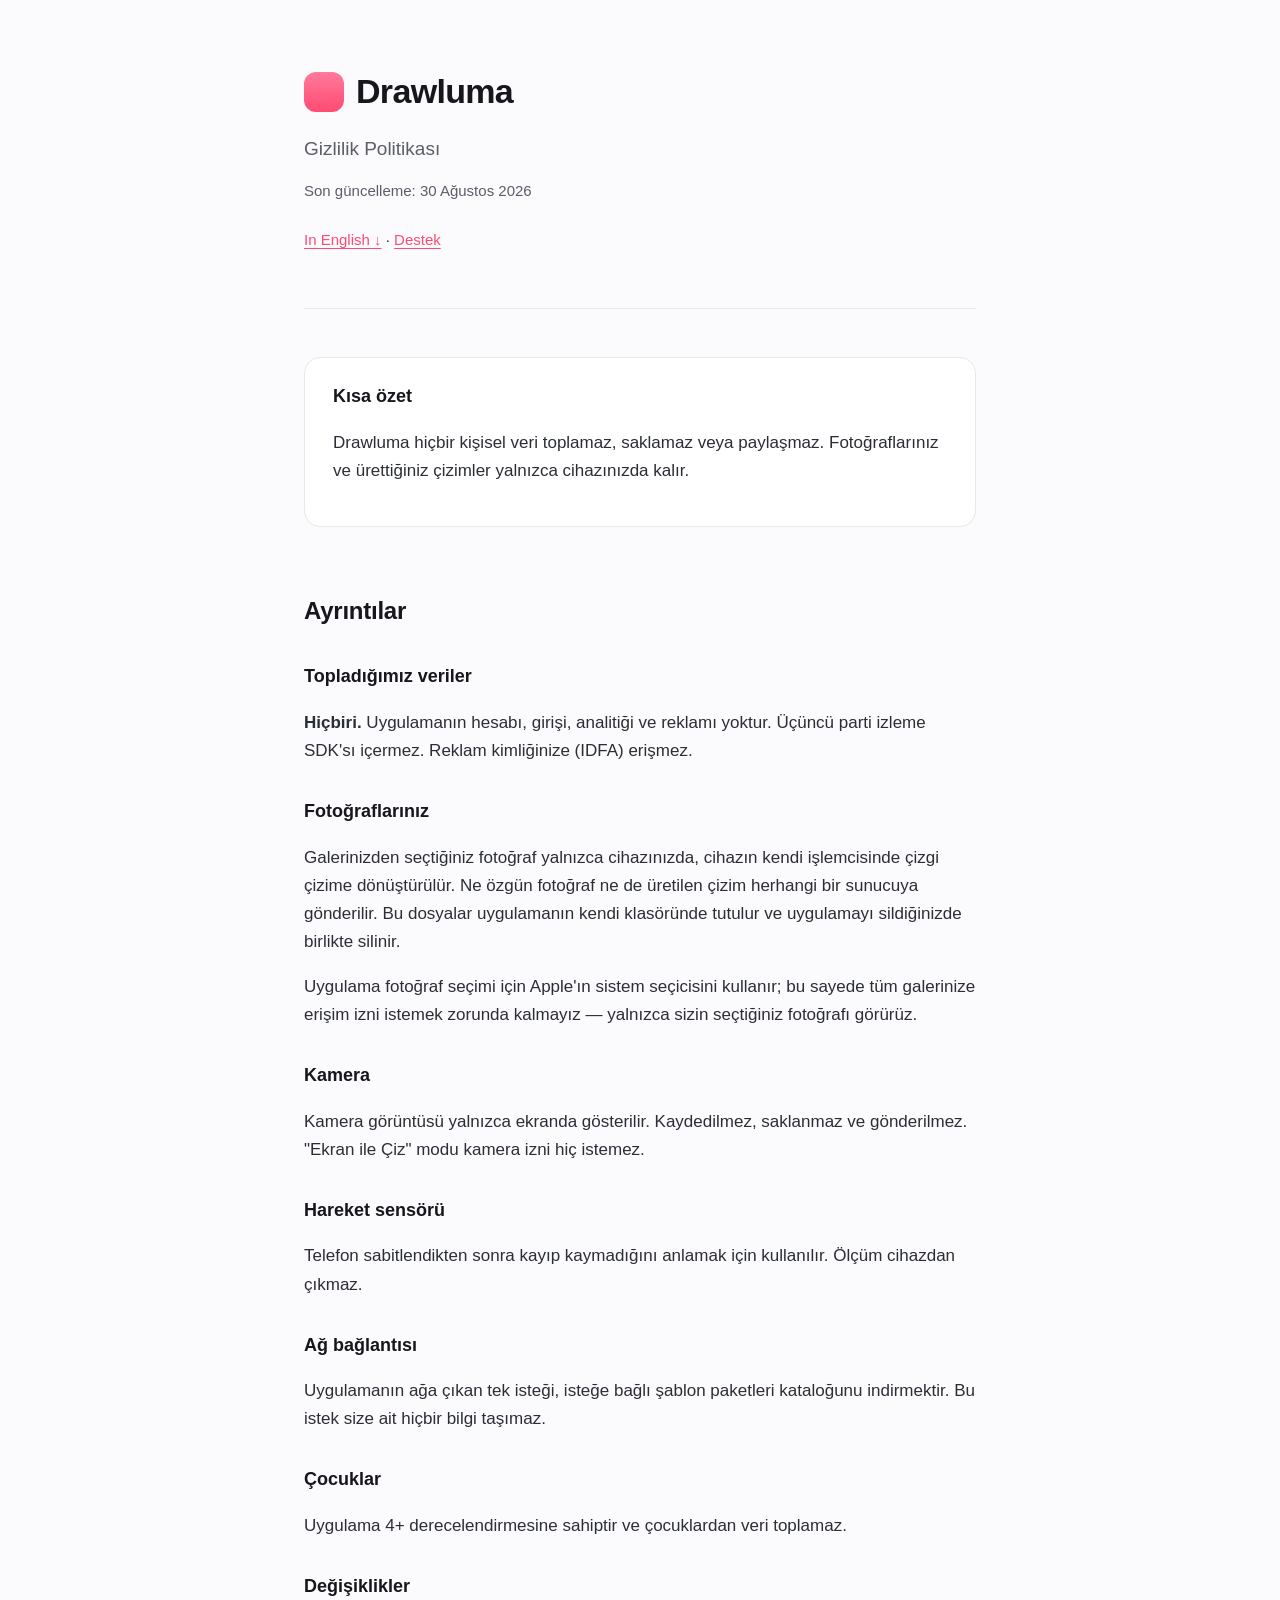
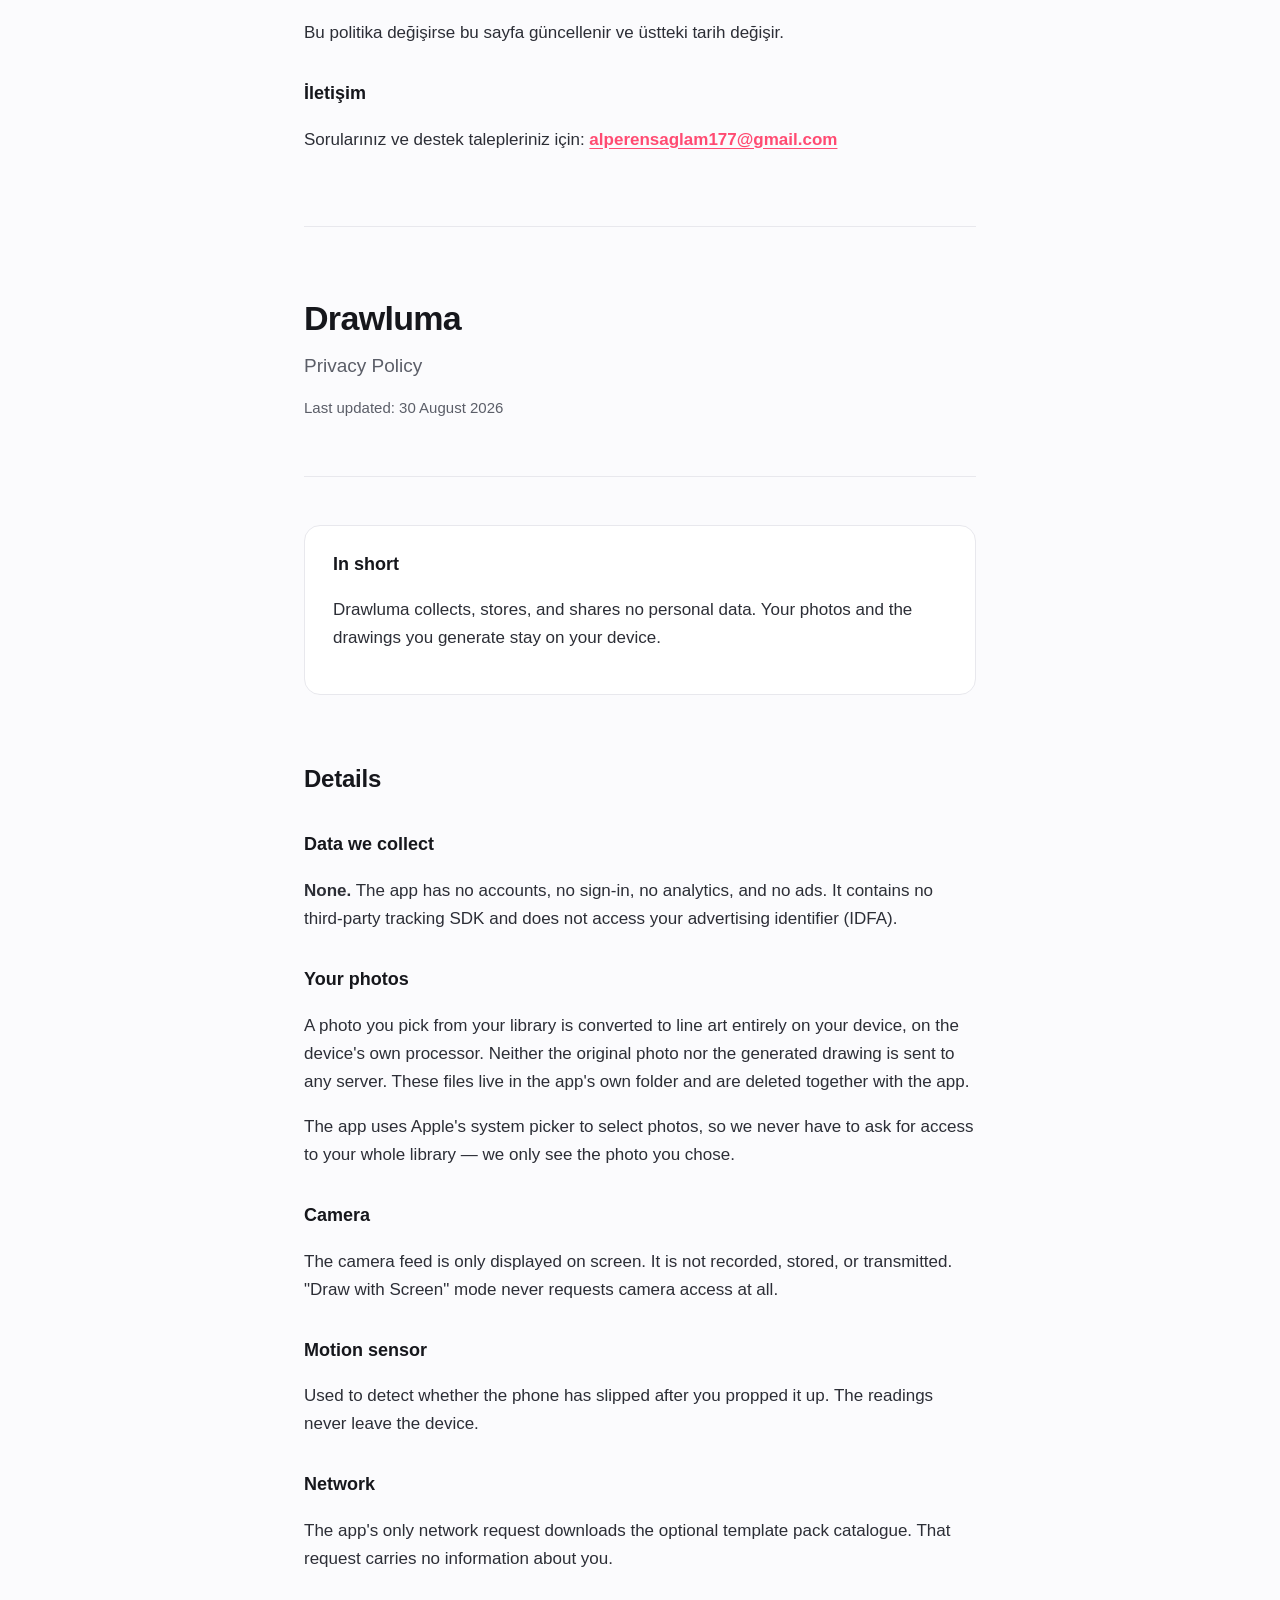
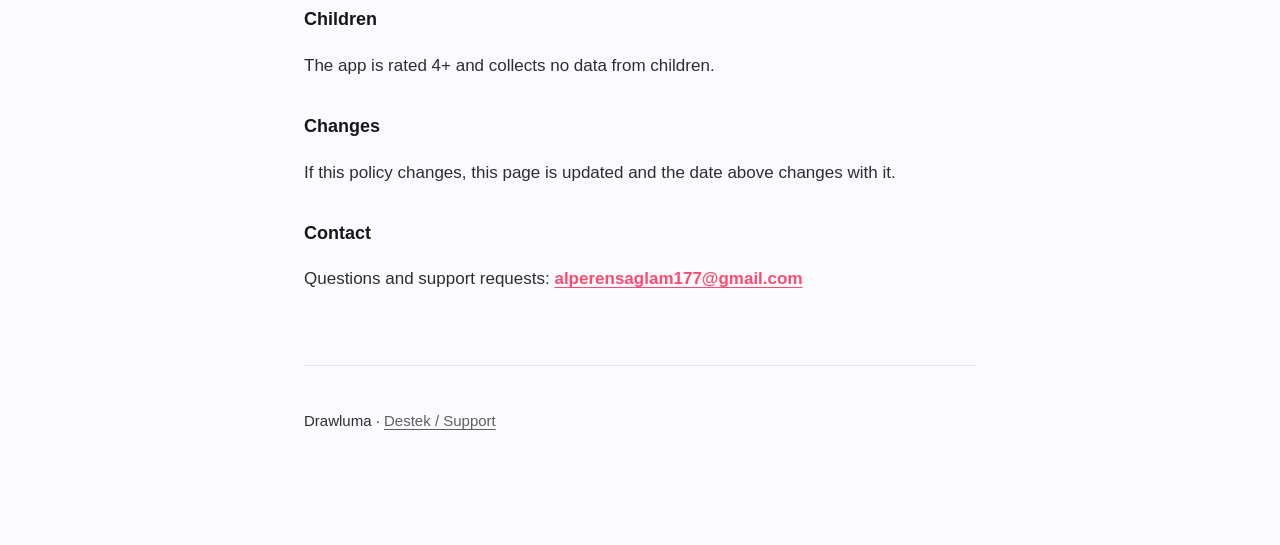
==== privacy.html @ 8c88a01b "Drawluma destek ve gizlilik sayfalari" ====
<!doctype html>
<html lang="tr">
<head>
<meta charset="utf-8">
<meta name="viewport" content="width=device-width, initial-scale=1">
<title>Drawluma — Gizlilik Politikası</title>
<meta name="description" content="Drawluma hiçbir kişisel veri toplamaz. Fotoğraflarınız ve çizimleriniz yalnızca cihazınızda kalır.">
<link rel="stylesheet" href="style.css">
</head>
<body>
<div class="wrap">

<header>
  <a class="mark" href="index.html"><span class="dot"></span><h1>Drawluma</h1></a>
  <p class="tagline">Gizlilik Politikası</p>
  <p class="meta">Son güncelleme: 30 Ağustos 2026</p>
  <p class="lang-switch"><a href="#english">In English ↓</a> · <a href="index.html">Destek</a></p>
</header>

<div class="card">
  <h3>Kısa özet</h3>
  <p>Drawluma hiçbir kişisel veri toplamaz, saklamaz veya paylaşmaz. Fotoğraflarınız ve
  ürettiğiniz çizimler yalnızca cihazınızda kalır.</p>
</div>

<h2>Ayrıntılar</h2>

<h3>Topladığımız veriler</h3>
<p><strong>Hiçbiri.</strong> Uygulamanın hesabı, girişi, analitiği ve reklamı yoktur.
Üçüncü parti izleme SDK'sı içermez. Reklam kimliğinize (IDFA) erişmez.</p>

<h3>Fotoğraflarınız</h3>
<p>Galerinizden seçtiğiniz fotoğraf yalnızca cihazınızda, cihazın kendi işlemcisinde
çizgi çizime dönüştürülür. Ne özgün fotoğraf ne de üretilen çizim herhangi bir sunucuya
gönderilir. Bu dosyalar uygulamanın kendi klasöründe tutulur ve uygulamayı sildiğinizde
birlikte silinir.</p>
<p>Uygulama fotoğraf seçimi için Apple'ın sistem seçicisini kullanır; bu sayede tüm
galerinize erişim izni istemek zorunda kalmayız — yalnızca sizin seçtiğiniz fotoğrafı
görürüz.</p>

<h3>Kamera</h3>
<p>Kamera görüntüsü yalnızca ekranda gösterilir. Kaydedilmez, saklanmaz ve gönderilmez.
"Ekran ile Çiz" modu kamera izni hiç istemez.</p>

<h3>Hareket sensörü</h3>
<p>Telefon sabitlendikten sonra kayıp kaymadığını anlamak için kullanılır. Ölçüm
cihazdan çıkmaz.</p>

<h3>Ağ bağlantısı</h3>
<p>Uygulamanın ağa çıkan tek isteği, isteğe bağlı şablon paketleri kataloğunu
indirmektir. Bu istek size ait hiçbir bilgi taşımaz.</p>

<h3>Çocuklar</h3>
<p>Uygulama 4+ derecelendirmesine sahiptir ve çocuklardan veri toplamaz.</p>

<h3>Değişiklikler</h3>
<p>Bu politika değişirse bu sayfa güncellenir ve üstteki tarih değişir.</p>

<h3>İletişim</h3>
<p>Sorularınız ve destek talepleriniz için:
<strong><a href="mailto:alperensaglam177@gmail.com">alperensaglam177@gmail.com</a></strong></p>

<hr class="section">

<header id="english" style="border-bottom:1px solid var(--line)">
  <h1>Drawluma</h1>
  <p class="tagline">Privacy Policy</p>
  <p class="meta">Last updated: 30 August 2026</p>
</header>

<div class="card">
  <h3>In short</h3>
  <p>Drawluma collects, stores, and shares no personal data. Your photos and the
  drawings you generate stay on your device.</p>
</div>

<h2>Details</h2>

<h3>Data we collect</h3>
<p><strong>None.</strong> The app has no accounts, no sign-in, no analytics, and no ads.
It contains no third-party tracking SDK and does not access your advertising
identifier (IDFA).</p>

<h3>Your photos</h3>
<p>A photo you pick from your library is converted to line art entirely on your device,
on the device's own processor. Neither the original photo nor the generated drawing is
sent to any server. These files live in the app's own folder and are deleted together
with the app.</p>
<p>The app uses Apple's system picker to select photos, so we never have to ask for
access to your whole library — we only see the photo you chose.</p>

<h3>Camera</h3>
<p>The camera feed is only displayed on screen. It is not recorded, stored, or
transmitted. "Draw with Screen" mode never requests camera access at all.</p>

<h3>Motion sensor</h3>
<p>Used to detect whether the phone has slipped after you propped it up. The readings
never leave the device.</p>

<h3>Network</h3>
<p>The app's only network request downloads the optional template pack catalogue. That
request carries no information about you.</p>

<h3>Children</h3>
<p>The app is rated 4+ and collects no data from children.</p>

<h3>Changes</h3>
<p>If this policy changes, this page is updated and the date above changes with it.</p>

<h3>Contact</h3>
<p>Questions and support requests:
<strong><a href="mailto:alperensaglam177@gmail.com">alperensaglam177@gmail.com</a></strong></p>

<footer>
  <p>Drawluma · <a href="index.html">Destek / Support</a></p>
</footer>

</div>
</body>
</html>
---- style.css ----
/* Drawluma — destek ve gizlilik sayfalari.
   Uygulamanin tasarim dilini takip eder: acik tema, mercan vurgu (#FF4B72),
   SF Pro / sistem yazi tipi. Ucuncu parti font ya da script yok. */
:root {
  --accent: #FF4B72;
  --ink: #16171C;
  --ink-soft: #5B5E68;
  --line: #E8E8ED;
  --bg: #FBFBFD;
  --card: #FFFFFF;
}
* { box-sizing: border-box; }
html { -webkit-text-size-adjust: 100%; }
body {
  margin: 0;
  background: var(--bg);
  color: var(--ink);
  font: 17px/1.65 -apple-system, BlinkMacSystemFont, "SF Pro Text", "Segoe UI",
        Roboto, "Helvetica Neue", Arial, sans-serif;
  -webkit-font-smoothing: antialiased;
}
.wrap { max-width: 720px; margin: 0 auto; padding: 0 24px 96px; }
header { padding: 72px 0 40px; border-bottom: 1px solid var(--line); margin-bottom: 48px; }
.mark {
  display: inline-flex; align-items: center; gap: 12px;
  text-decoration: none; color: inherit;
}
.mark .dot {
  width: 40px; height: 40px; border-radius: 12px;
  background: linear-gradient(180deg, #FF7A9C, #FF4B72);
  flex: none;
}
h1 { font-size: 34px; line-height: 1.15; letter-spacing: -0.02em; margin: 0; font-weight: 700; }
.tagline { color: var(--ink-soft); margin: 12px 0 0; font-size: 19px; }
h2 {
  font-size: 24px; letter-spacing: -0.01em; font-weight: 700;
  margin: 56px 0 16px; padding-top: 8px;
}
h3 { font-size: 18px; font-weight: 600; margin: 32px 0 8px; }
p, li { color: #2C2E36; }
a { color: var(--accent); text-underline-offset: 3px; }
ul { padding-left: 22px; }
li { margin: 6px 0; }
.card {
  background: var(--card); border: 1px solid var(--line); border-radius: 16px;
  padding: 24px 28px; margin: 24px 0;
}
.card h3:first-child { margin-top: 0; }
.lede { font-size: 19px; }
.meta { color: var(--ink-soft); font-size: 15px; }
.lang-switch { margin-top: 24px; font-size: 15px; }
hr.section { border: 0; border-top: 1px solid var(--line); margin: 72px 0 0; }
footer {
  margin-top: 72px; padding-top: 28px; border-top: 1px solid var(--line);
  color: var(--ink-soft); font-size: 15px;
}
footer a { color: var(--ink-soft); }
@media (max-width: 520px) {
  header { padding-top: 48px; }
  h1 { font-size: 28px; }
  .wrap { padding: 0 20px 64px; }
}
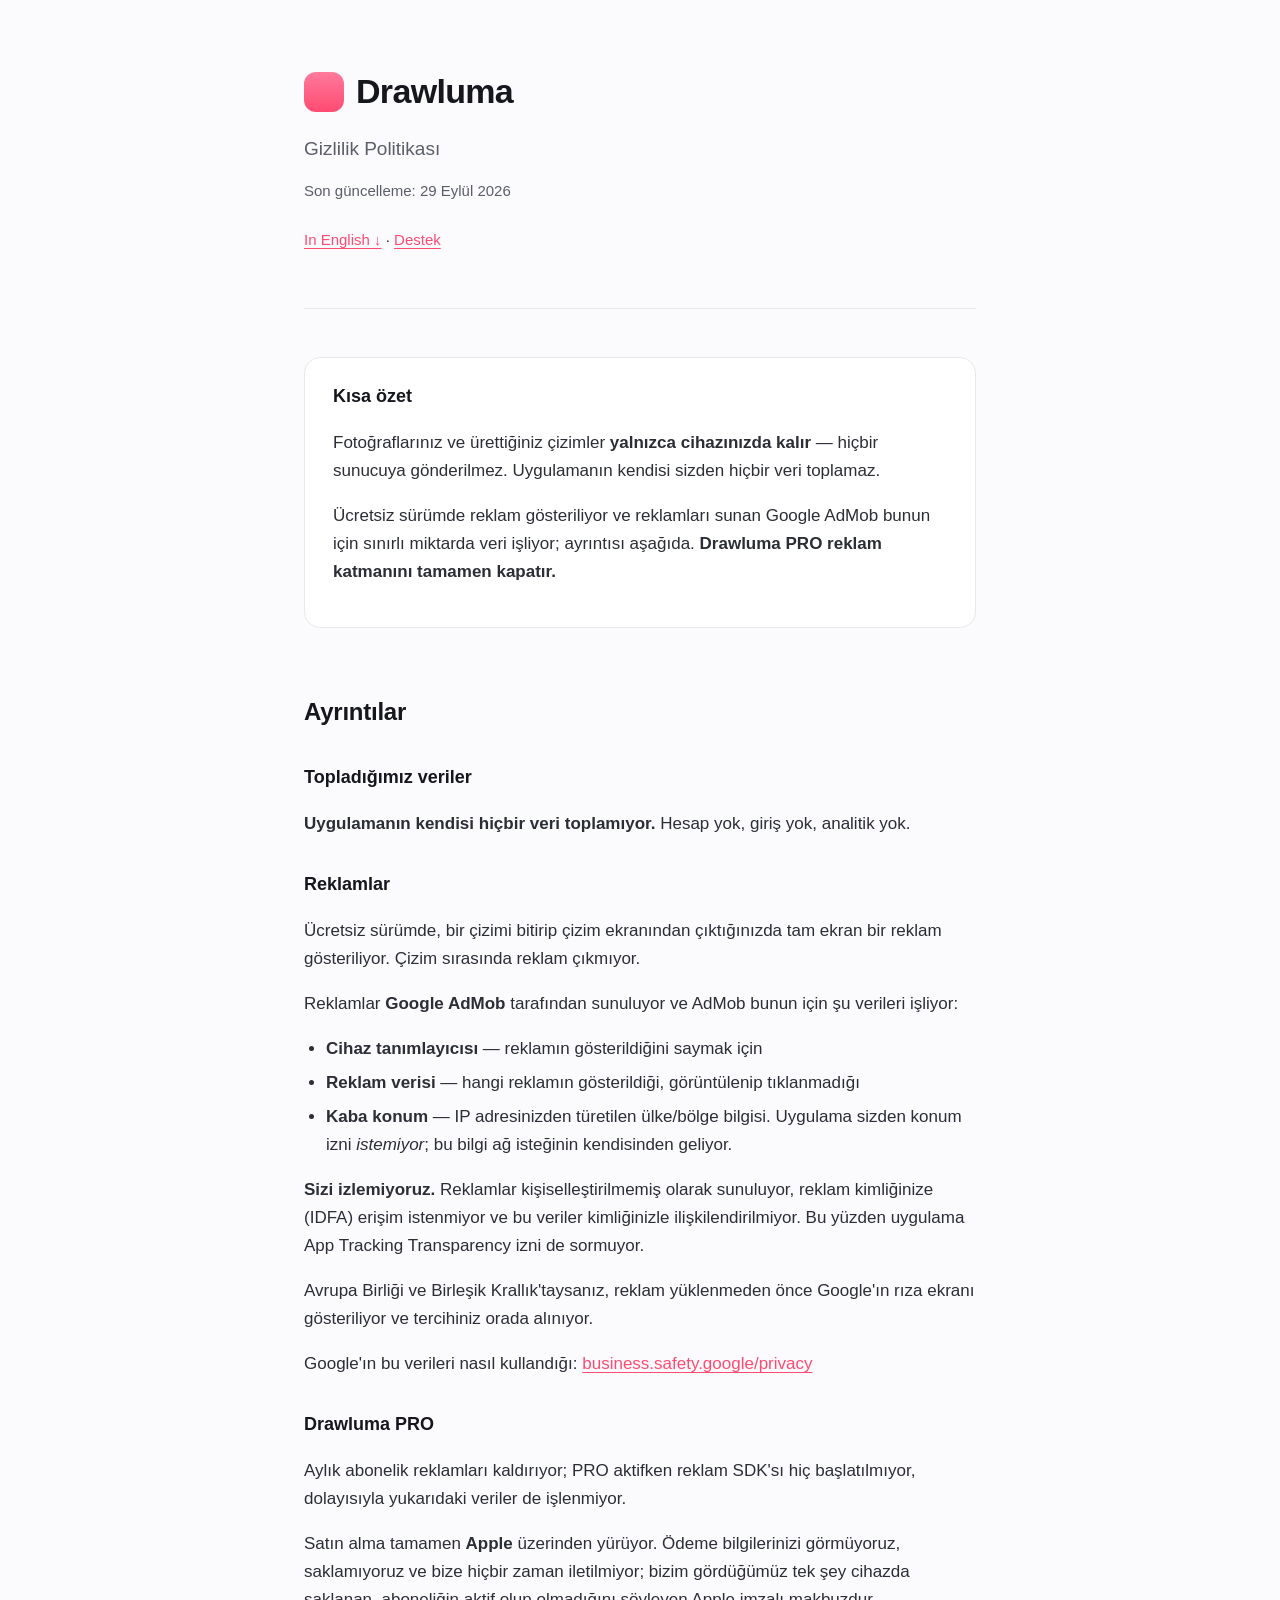
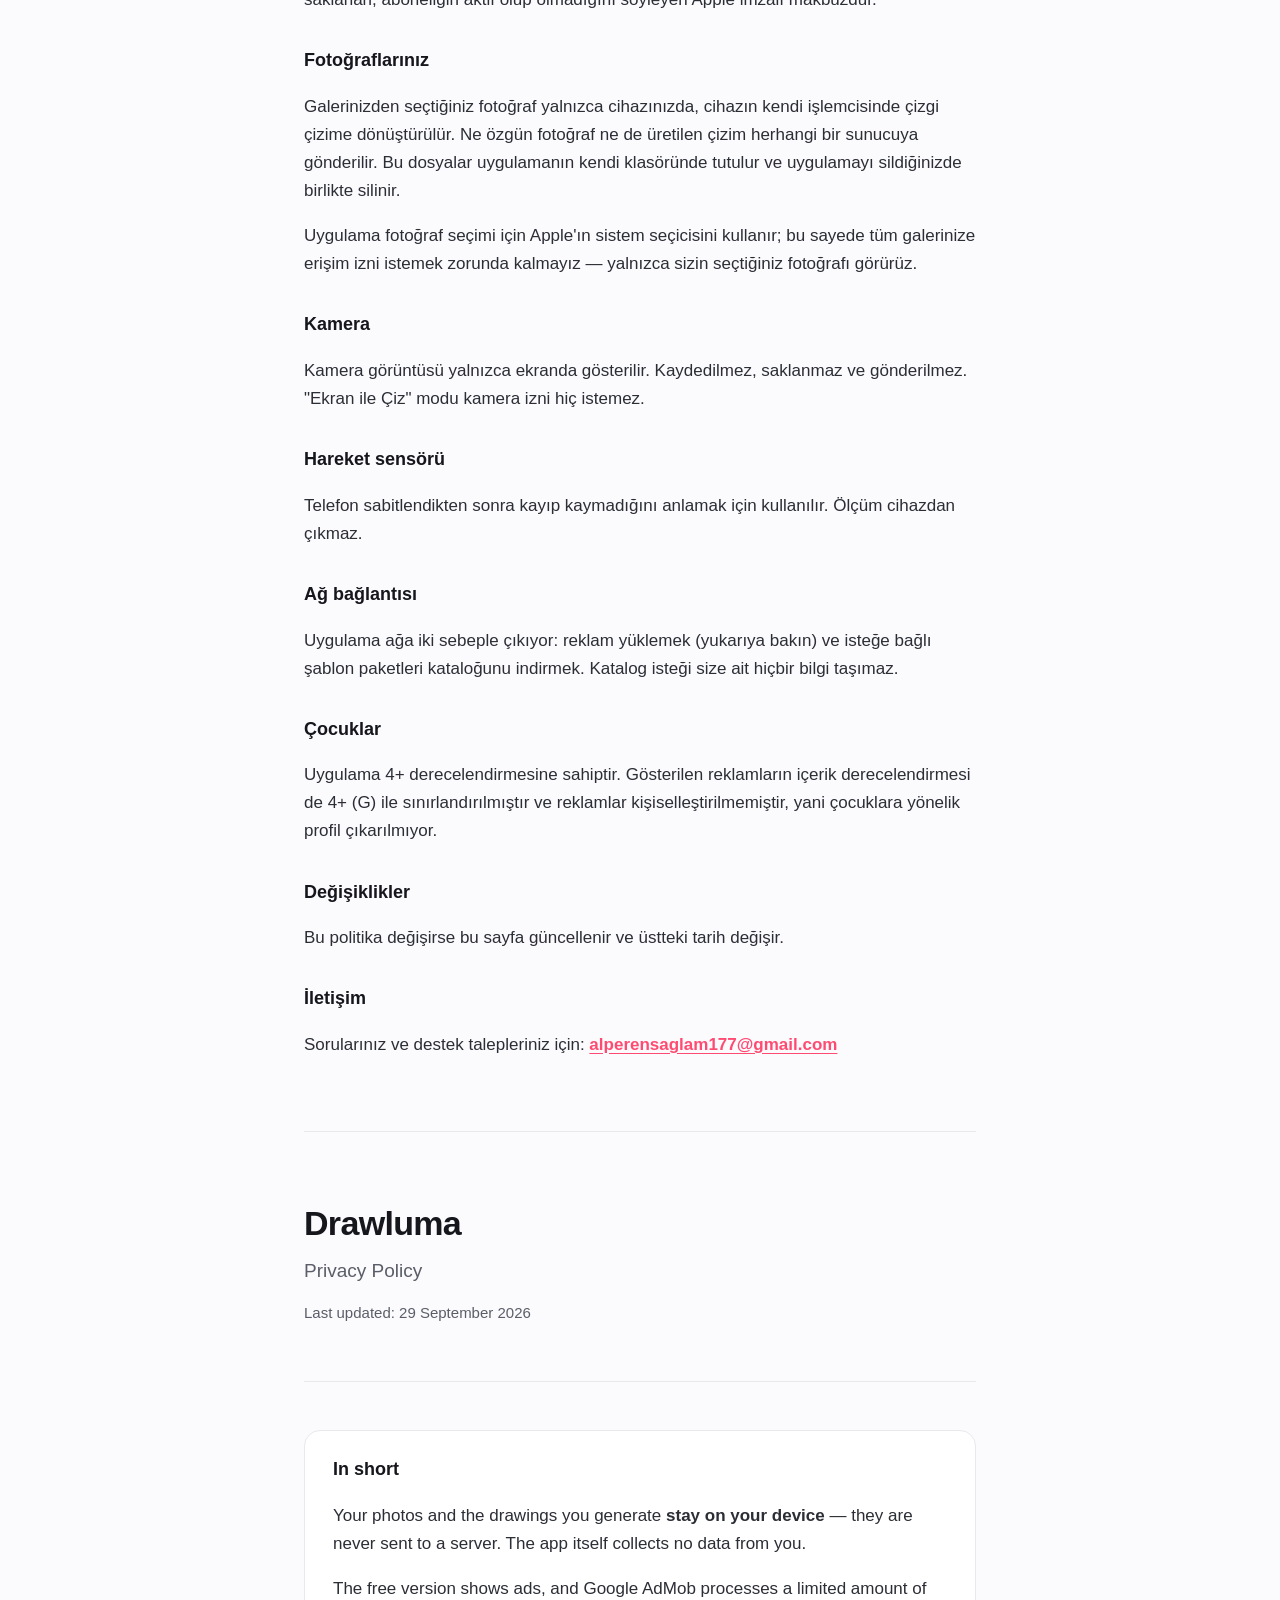
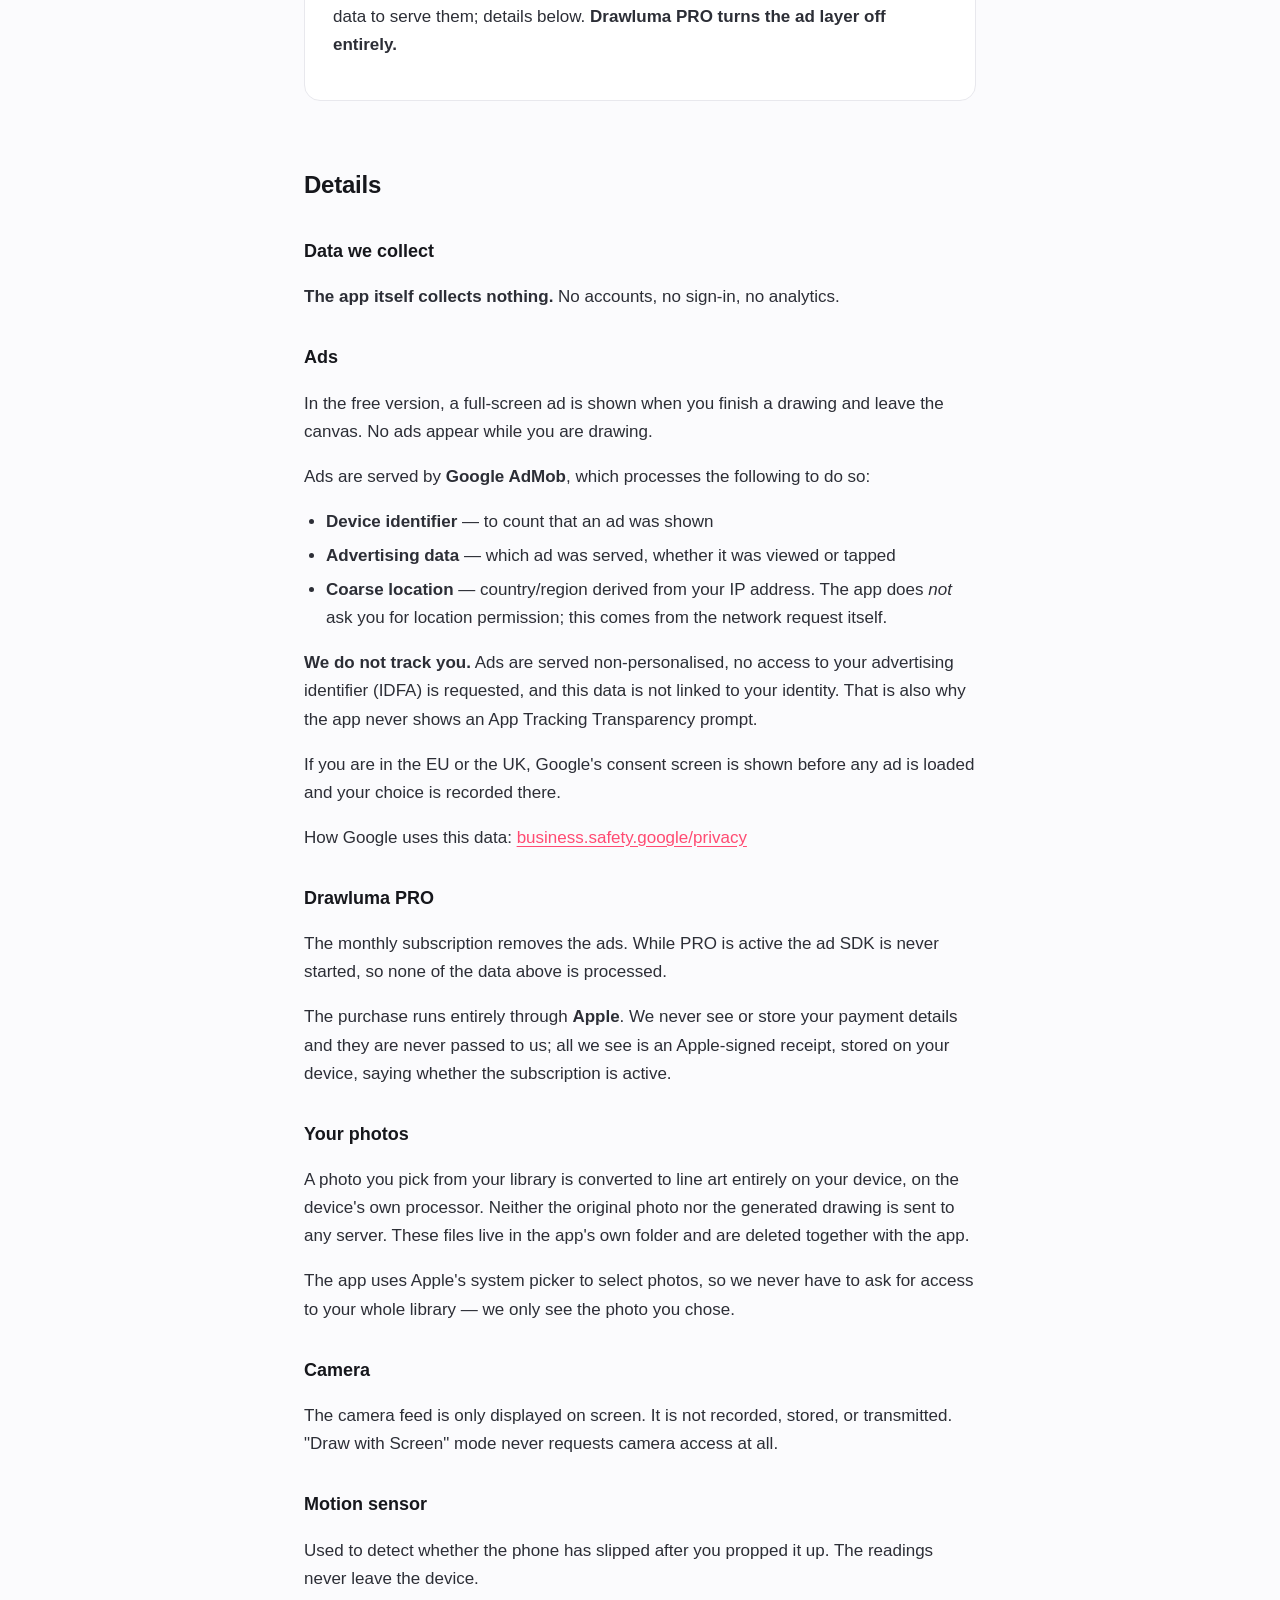
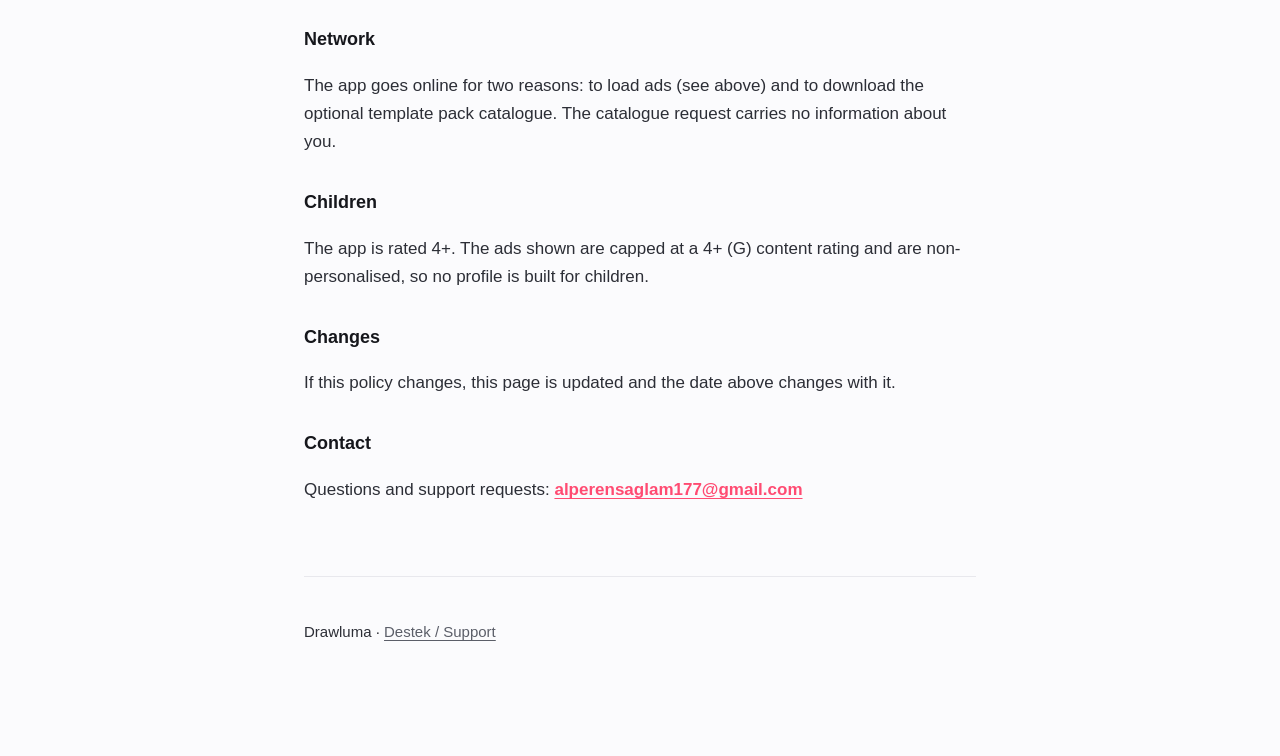
==== commit eff09707: "Gizlilik politikasi: reklam ve PRO bolumleri 1.3.0 ile reklam katmani geri geldi (AdMob gecisli, yal" ====
--- a/privacy.html
+++ b/privacy.html
@@ -4,7 +4,7 @@
 <meta charset="utf-8">
 <meta name="viewport" content="width=device-width, initial-scale=1">
 <title>Drawluma — Gizlilik Politikası</title>
-<meta name="description" content="Drawluma hiçbir kişisel veri toplamaz. Fotoğraflarınız ve çizimleriniz yalnızca cihazınızda kalır.">
+<meta name="description" content="Drawluma fotoğraflarınızı ve çizimlerinizi cihazınızda tutar. Reklamlar için Google AdMob sınırlı veri işler; PRO reklamları kaldırır.">
 <link rel="stylesheet" href="style.css">
 </head>
 <body>
@@ -13,21 +13,52 @@
 <header>
   <a class="mark" href="index.html"><span class="dot"></span><h1>Drawluma</h1></a>
   <p class="tagline">Gizlilik Politikası</p>
-  <p class="meta">Son güncelleme: 30 Ağustos 2026</p>
+  <p class="meta">Son güncelleme: 29 Eylül 2026</p>
   <p class="lang-switch"><a href="#english">In English ↓</a> · <a href="index.html">Destek</a></p>
 </header>
 
 <div class="card">
   <h3>Kısa özet</h3>
-  <p>Drawluma hiçbir kişisel veri toplamaz, saklamaz veya paylaşmaz. Fotoğraflarınız ve
-  ürettiğiniz çizimler yalnızca cihazınızda kalır.</p>
+  <p>Fotoğraflarınız ve ürettiğiniz çizimler <strong>yalnızca cihazınızda kalır</strong> —
+  hiçbir sunucuya gönderilmez. Uygulamanın kendisi sizden hiçbir veri toplamaz.</p>
+  <p>Ücretsiz sürümde reklam gösteriliyor ve reklamları sunan Google AdMob bunun için
+  sınırlı miktarda veri işliyor; ayrıntısı aşağıda. <strong>Drawluma PRO reklam
+  katmanını tamamen kapatır.</strong></p>
 </div>
 
 <h2>Ayrıntılar</h2>
 
 <h3>Topladığımız veriler</h3>
-<p><strong>Hiçbiri.</strong> Uygulamanın hesabı, girişi, analitiği ve reklamı yoktur.
-Üçüncü parti izleme SDK'sı içermez. Reklam kimliğinize (IDFA) erişmez.</p>
+<p><strong>Uygulamanın kendisi hiçbir veri toplamıyor.</strong> Hesap yok, giriş yok,
+analitik yok.</p>
+
+<h3>Reklamlar</h3>
+<p>Ücretsiz sürümde, bir çizimi bitirip çizim ekranından çıktığınızda tam ekran bir
+reklam gösteriliyor. Çizim sırasında reklam çıkmıyor.</p>
+<p>Reklamlar <strong>Google AdMob</strong> tarafından sunuluyor ve AdMob bunun için şu
+verileri işliyor:</p>
+<ul>
+  <li><strong>Cihaz tanımlayıcısı</strong> — reklamın gösterildiğini saymak için</li>
+  <li><strong>Reklam verisi</strong> — hangi reklamın gösterildiği, görüntülenip
+      tıklanmadığı</li>
+  <li><strong>Kaba konum</strong> — IP adresinizden türetilen ülke/bölge bilgisi.
+      Uygulama sizden konum izni <em>istemiyor</em>; bu bilgi ağ isteğinin kendisinden
+      geliyor.</li>
+</ul>
+<p><strong>Sizi izlemiyoruz.</strong> Reklamlar kişiselleştirilmemiş olarak sunuluyor,
+reklam kimliğinize (IDFA) erişim istenmiyor ve bu veriler kimliğinizle
+ilişkilendirilmiyor. Bu yüzden uygulama App Tracking Transparency izni de sormuyor.</p>
+<p>Avrupa Birliği ve Birleşik Krallık'taysanız, reklam yüklenmeden önce Google'ın rıza
+ekranı gösteriliyor ve tercihiniz orada alınıyor.</p>
+<p>Google'ın bu verileri nasıl kullandığı:
+<a href="https://business.safety.google/privacy/">business.safety.google/privacy</a></p>
+
+<h3>Drawluma PRO</h3>
+<p>Aylık abonelik reklamları kaldırıyor; PRO aktifken reklam SDK'sı hiç başlatılmıyor,
+dolayısıyla yukarıdaki veriler de işlenmiyor.</p>
+<p>Satın alma tamamen <strong>Apple</strong> üzerinden yürüyor. Ödeme bilgilerinizi
+görmüyoruz, saklamıyoruz ve bize hiçbir zaman iletilmiyor; bizim gördüğümüz tek şey
+cihazda saklanan, aboneliğin aktif olup olmadığını söyleyen Apple imzalı makbuzdur.</p>
 
 <h3>Fotoğraflarınız</h3>
 <p>Galerinizden seçtiğiniz fotoğraf yalnızca cihazınızda, cihazın kendi işlemcisinde
@@ -47,11 +78,13 @@
 cihazdan çıkmaz.</p>
 
 <h3>Ağ bağlantısı</h3>
-<p>Uygulamanın ağa çıkan tek isteği, isteğe bağlı şablon paketleri kataloğunu
-indirmektir. Bu istek size ait hiçbir bilgi taşımaz.</p>
+<p>Uygulama ağa iki sebeple çıkıyor: reklam yüklemek (yukarıya bakın) ve isteğe bağlı
+şablon paketleri kataloğunu indirmek. Katalog isteği size ait hiçbir bilgi taşımaz.</p>
 
 <h3>Çocuklar</h3>
-<p>Uygulama 4+ derecelendirmesine sahiptir ve çocuklardan veri toplamaz.</p>
+<p>Uygulama 4+ derecelendirmesine sahiptir. Gösterilen reklamların içerik
+derecelendirmesi de 4+ (G) ile sınırlandırılmıştır ve reklamlar kişiselleştirilmemiştir,
+yani çocuklara yönelik profil çıkarılmıyor.</p>
 
 <h3>Değişiklikler</h3>
 <p>Bu politika değişirse bu sayfa güncellenir ve üstteki tarih değişir.</p>
@@ -65,21 +98,51 @@
 <header id="english" style="border-bottom:1px solid var(--line)">
   <h1>Drawluma</h1>
   <p class="tagline">Privacy Policy</p>
-  <p class="meta">Last updated: 30 August 2026</p>
+  <p class="meta">Last updated: 29 September 2026</p>
 </header>
 
 <div class="card">
   <h3>In short</h3>
-  <p>Drawluma collects, stores, and shares no personal data. Your photos and the
-  drawings you generate stay on your device.</p>
+  <p>Your photos and the drawings you generate <strong>stay on your device</strong> —
+  they are never sent to a server. The app itself collects no data from you.</p>
+  <p>The free version shows ads, and Google AdMob processes a limited amount of data to
+  serve them; details below. <strong>Drawluma PRO turns the ad layer off
+  entirely.</strong></p>
 </div>
 
 <h2>Details</h2>
 
 <h3>Data we collect</h3>
-<p><strong>None.</strong> The app has no accounts, no sign-in, no analytics, and no ads.
-It contains no third-party tracking SDK and does not access your advertising
-identifier (IDFA).</p>
+<p><strong>The app itself collects nothing.</strong> No accounts, no sign-in, no
+analytics.</p>
+
+<h3>Ads</h3>
+<p>In the free version, a full-screen ad is shown when you finish a drawing and leave
+the canvas. No ads appear while you are drawing.</p>
+<p>Ads are served by <strong>Google AdMob</strong>, which processes the following to do
+so:</p>
+<ul>
+  <li><strong>Device identifier</strong> — to count that an ad was shown</li>
+  <li><strong>Advertising data</strong> — which ad was served, whether it was viewed
+      or tapped</li>
+  <li><strong>Coarse location</strong> — country/region derived from your IP address.
+      The app does <em>not</em> ask you for location permission; this comes from the
+      network request itself.</li>
+</ul>
+<p><strong>We do not track you.</strong> Ads are served non-personalised, no access to
+your advertising identifier (IDFA) is requested, and this data is not linked to your
+identity. That is also why the app never shows an App Tracking Transparency prompt.</p>
+<p>If you are in the EU or the UK, Google's consent screen is shown before any ad is
+loaded and your choice is recorded there.</p>
+<p>How Google uses this data:
+<a href="https://business.safety.google/privacy/">business.safety.google/privacy</a></p>
+
+<h3>Drawluma PRO</h3>
+<p>The monthly subscription removes the ads. While PRO is active the ad SDK is never
+started, so none of the data above is processed.</p>
+<p>The purchase runs entirely through <strong>Apple</strong>. We never see or store your
+payment details and they are never passed to us; all we see is an Apple-signed receipt,
+stored on your device, saying whether the subscription is active.</p>
 
 <h3>Your photos</h3>
 <p>A photo you pick from your library is converted to line art entirely on your device,
@@ -98,11 +161,13 @@
 never leave the device.</p>
 
 <h3>Network</h3>
-<p>The app's only network request downloads the optional template pack catalogue. That
-request carries no information about you.</p>
+<p>The app goes online for two reasons: to load ads (see above) and to download the
+optional template pack catalogue. The catalogue request carries no information about
+you.</p>
 
 <h3>Children</h3>
-<p>The app is rated 4+ and collects no data from children.</p>
+<p>The app is rated 4+. The ads shown are capped at a 4+ (G) content rating and are
+non-personalised, so no profile is built for children.</p>
 
 <h3>Changes</h3>
 <p>If this policy changes, this page is updated and the date above changes with it.</p>
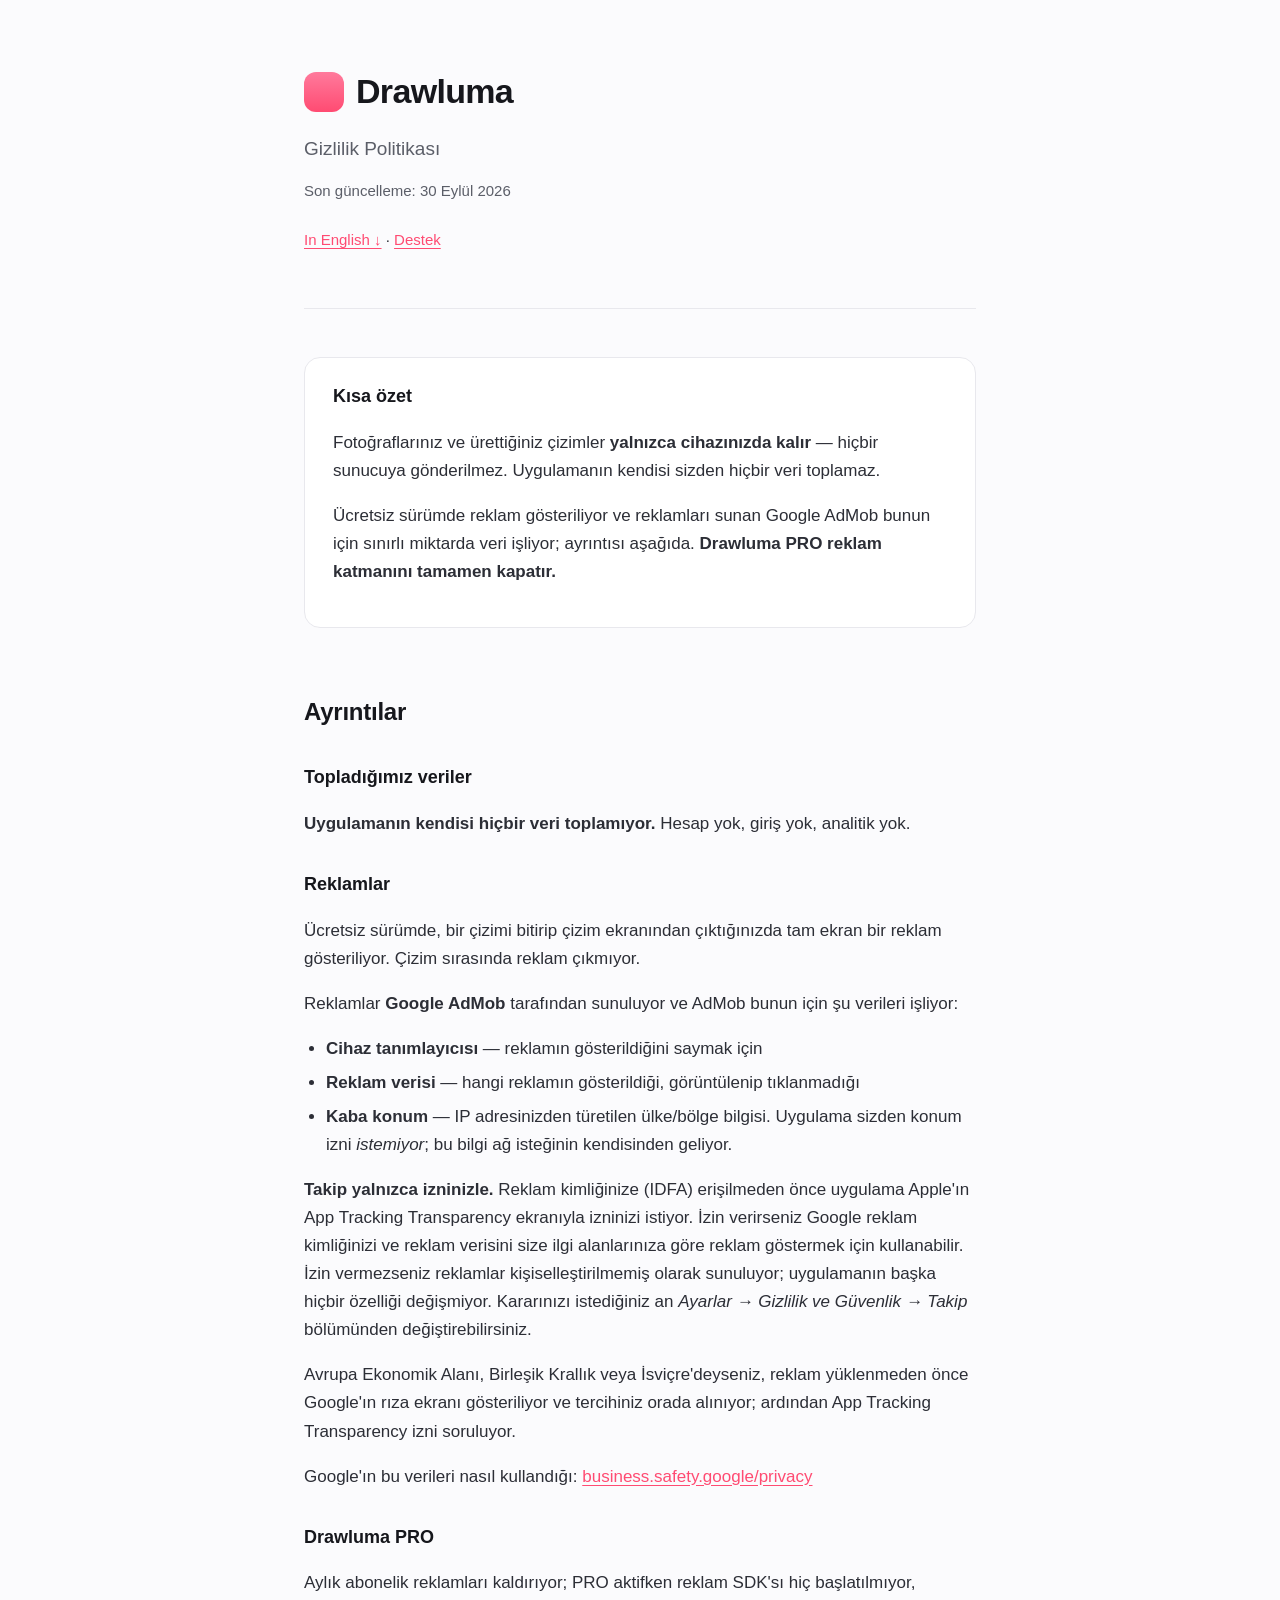
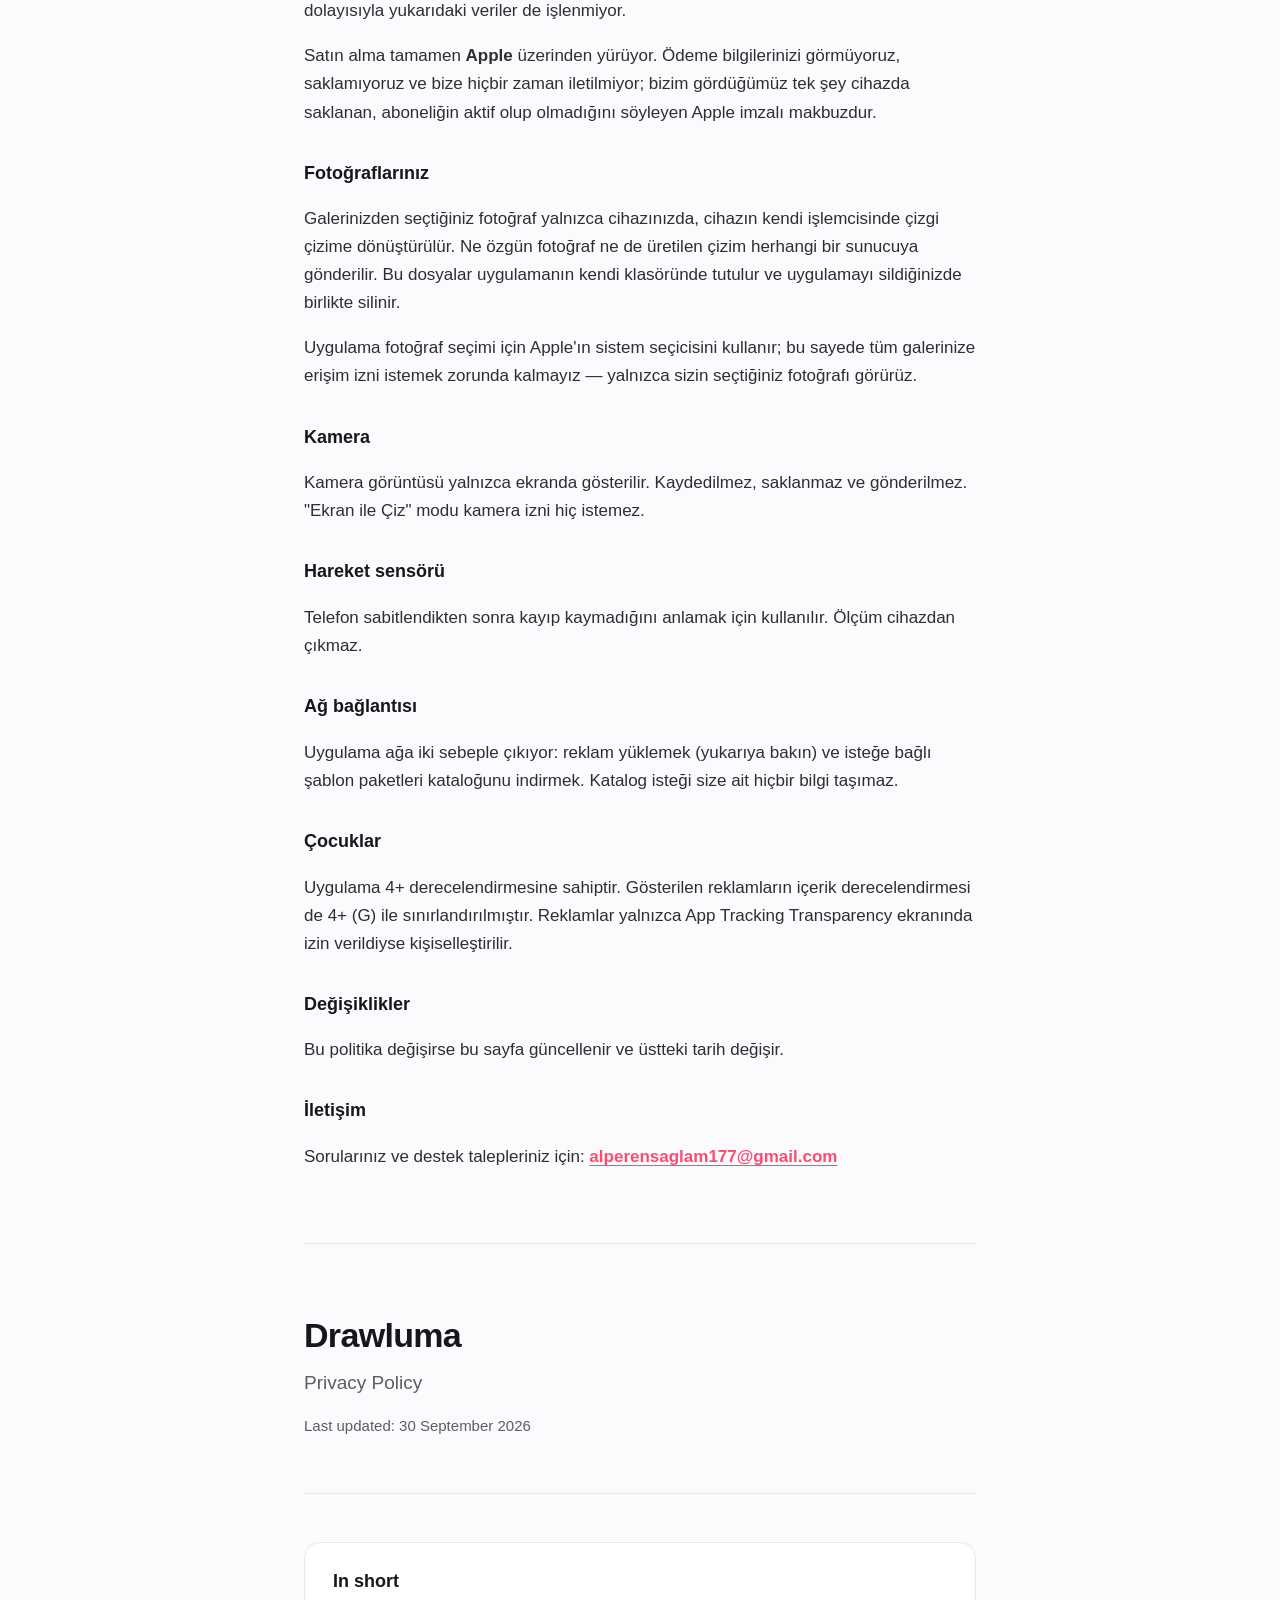
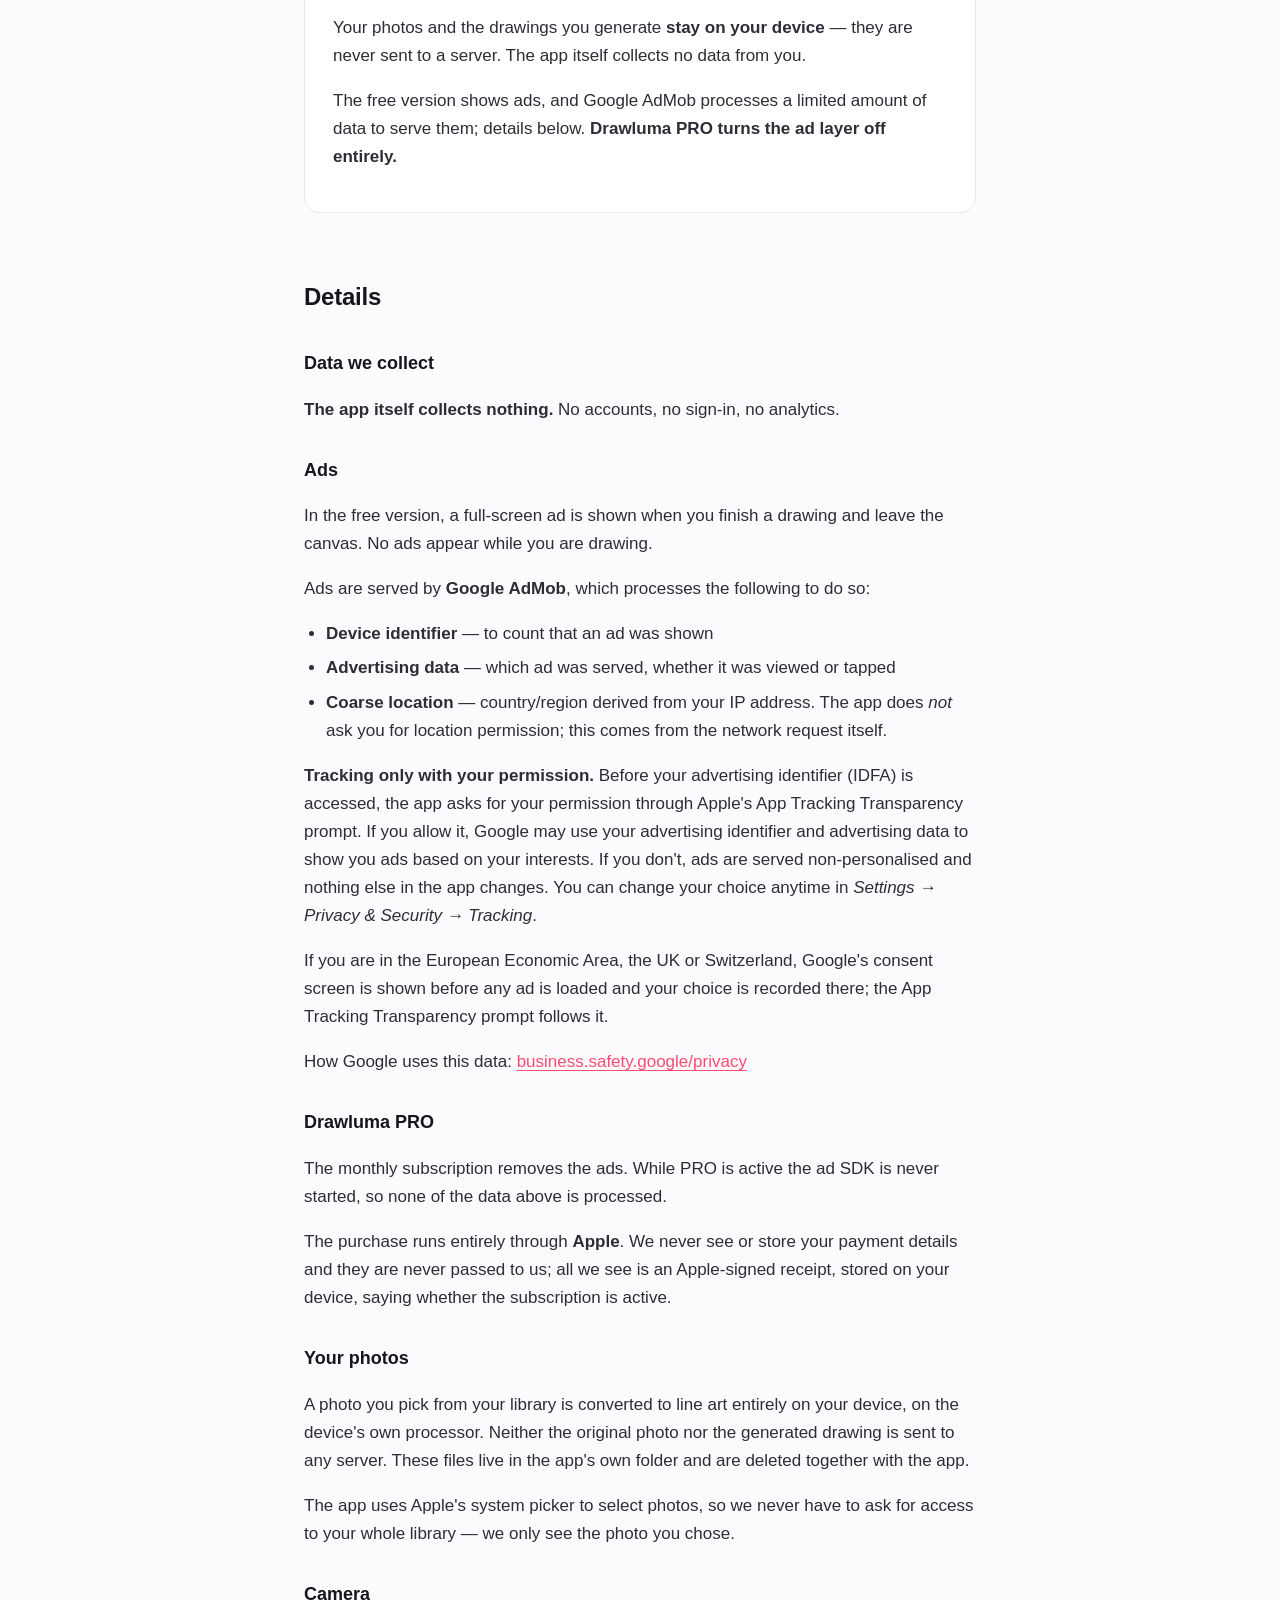
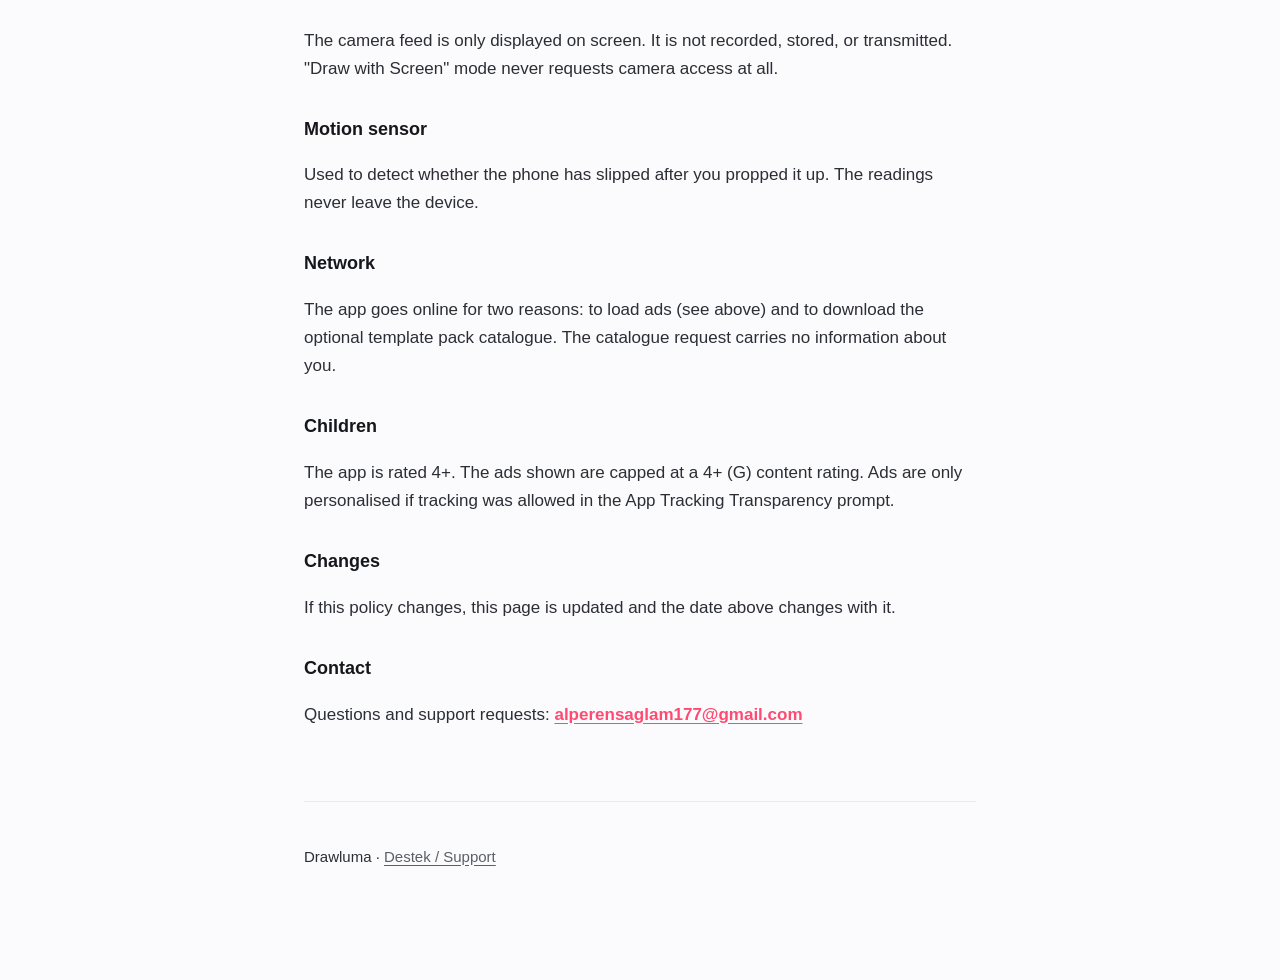
==== commit 74795410: "Gizlilik politikasi: App Tracking Transparency Uygulama 1.3.0 (build 15) reklam SDK'sini baslatmadan" ====
--- a/privacy.html
+++ b/privacy.html
@@ -13,7 +13,7 @@
 <header>
   <a class="mark" href="index.html"><span class="dot"></span><h1>Drawluma</h1></a>
   <p class="tagline">Gizlilik Politikası</p>
-  <p class="meta">Son güncelleme: 29 Eylül 2026</p>
+  <p class="meta">Son güncelleme: 30 Eylül 2026</p>
   <p class="lang-switch"><a href="#english">In English ↓</a> · <a href="index.html">Destek</a></p>
 </header>
 
@@ -45,11 +45,15 @@
       Uygulama sizden konum izni <em>istemiyor</em>; bu bilgi ağ isteğinin kendisinden
       geliyor.</li>
 </ul>
-<p><strong>Sizi izlemiyoruz.</strong> Reklamlar kişiselleştirilmemiş olarak sunuluyor,
-reklam kimliğinize (IDFA) erişim istenmiyor ve bu veriler kimliğinizle
-ilişkilendirilmiyor. Bu yüzden uygulama App Tracking Transparency izni de sormuyor.</p>
-<p>Avrupa Birliği ve Birleşik Krallık'taysanız, reklam yüklenmeden önce Google'ın rıza
-ekranı gösteriliyor ve tercihiniz orada alınıyor.</p>
+<p><strong>Takip yalnızca izninizle.</strong> Reklam kimliğinize (IDFA) erişilmeden
+önce uygulama Apple'ın App Tracking Transparency ekranıyla izninizi istiyor. İzin
+verirseniz Google reklam kimliğinizi ve reklam verisini size ilgi alanlarınıza göre
+reklam göstermek için kullanabilir. İzin vermezseniz reklamlar kişiselleştirilmemiş
+olarak sunuluyor; uygulamanın başka hiçbir özelliği değişmiyor. Kararınızı istediğiniz
+an <em>Ayarlar → Gizlilik ve Güvenlik → Takip</em> bölümünden değiştirebilirsiniz.</p>
+<p>Avrupa Ekonomik Alanı, Birleşik Krallık veya İsviçre'deyseniz, reklam yüklenmeden
+önce Google'ın rıza ekranı gösteriliyor ve tercihiniz orada alınıyor; ardından
+App Tracking Transparency izni soruluyor.</p>
 <p>Google'ın bu verileri nasıl kullandığı:
 <a href="https://business.safety.google/privacy/">business.safety.google/privacy</a></p>
 
@@ -83,8 +87,8 @@
 
 <h3>Çocuklar</h3>
 <p>Uygulama 4+ derecelendirmesine sahiptir. Gösterilen reklamların içerik
-derecelendirmesi de 4+ (G) ile sınırlandırılmıştır ve reklamlar kişiselleştirilmemiştir,
-yani çocuklara yönelik profil çıkarılmıyor.</p>
+derecelendirmesi de 4+ (G) ile sınırlandırılmıştır. Reklamlar yalnızca App Tracking
+Transparency ekranında izin verildiyse kişiselleştirilir.</p>
 
 <h3>Değişiklikler</h3>
 <p>Bu politika değişirse bu sayfa güncellenir ve üstteki tarih değişir.</p>
@@ -98,7 +102,7 @@
 <header id="english" style="border-bottom:1px solid var(--line)">
   <h1>Drawluma</h1>
   <p class="tagline">Privacy Policy</p>
-  <p class="meta">Last updated: 29 September 2026</p>
+  <p class="meta">Last updated: 30 September 2026</p>
 </header>
 
 <div class="card">
@@ -129,11 +133,15 @@
       The app does <em>not</em> ask you for location permission; this comes from the
       network request itself.</li>
 </ul>
-<p><strong>We do not track you.</strong> Ads are served non-personalised, no access to
-your advertising identifier (IDFA) is requested, and this data is not linked to your
-identity. That is also why the app never shows an App Tracking Transparency prompt.</p>
-<p>If you are in the EU or the UK, Google's consent screen is shown before any ad is
-loaded and your choice is recorded there.</p>
+<p><strong>Tracking only with your permission.</strong> Before your advertising
+identifier (IDFA) is accessed, the app asks for your permission through Apple's App
+Tracking Transparency prompt. If you allow it, Google may use your advertising
+identifier and advertising data to show you ads based on your interests. If you don't,
+ads are served non-personalised and nothing else in the app changes. You can change
+your choice anytime in <em>Settings → Privacy &amp; Security → Tracking</em>.</p>
+<p>If you are in the European Economic Area, the UK or Switzerland, Google's consent
+screen is shown before any ad is loaded and your choice is recorded there; the App
+Tracking Transparency prompt follows it.</p>
 <p>How Google uses this data:
 <a href="https://business.safety.google/privacy/">business.safety.google/privacy</a></p>
 
@@ -166,8 +174,8 @@
 you.</p>
 
 <h3>Children</h3>
-<p>The app is rated 4+. The ads shown are capped at a 4+ (G) content rating and are
-non-personalised, so no profile is built for children.</p>
+<p>The app is rated 4+. The ads shown are capped at a 4+ (G) content rating. Ads are
+only personalised if tracking was allowed in the App Tracking Transparency prompt.</p>
 
 <h3>Changes</h3>
 <p>If this policy changes, this page is updated and the date above changes with it.</p>
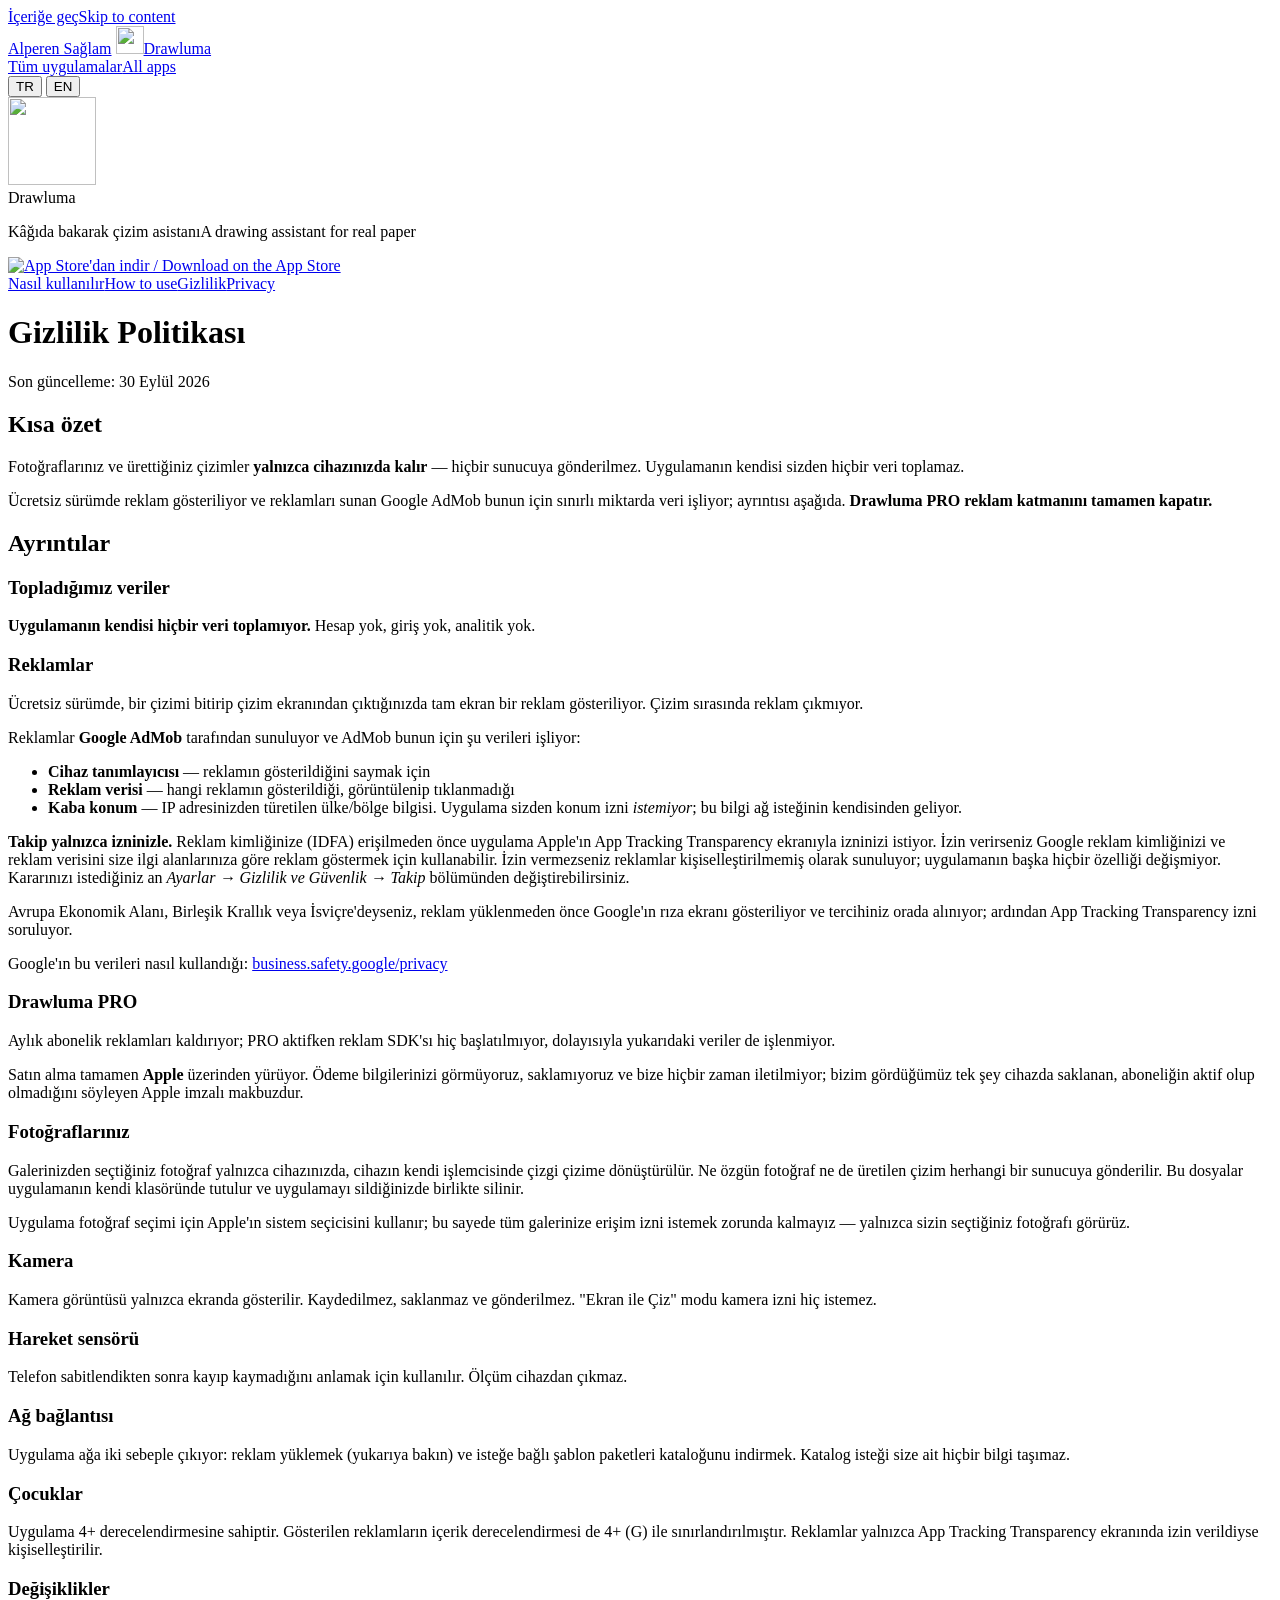
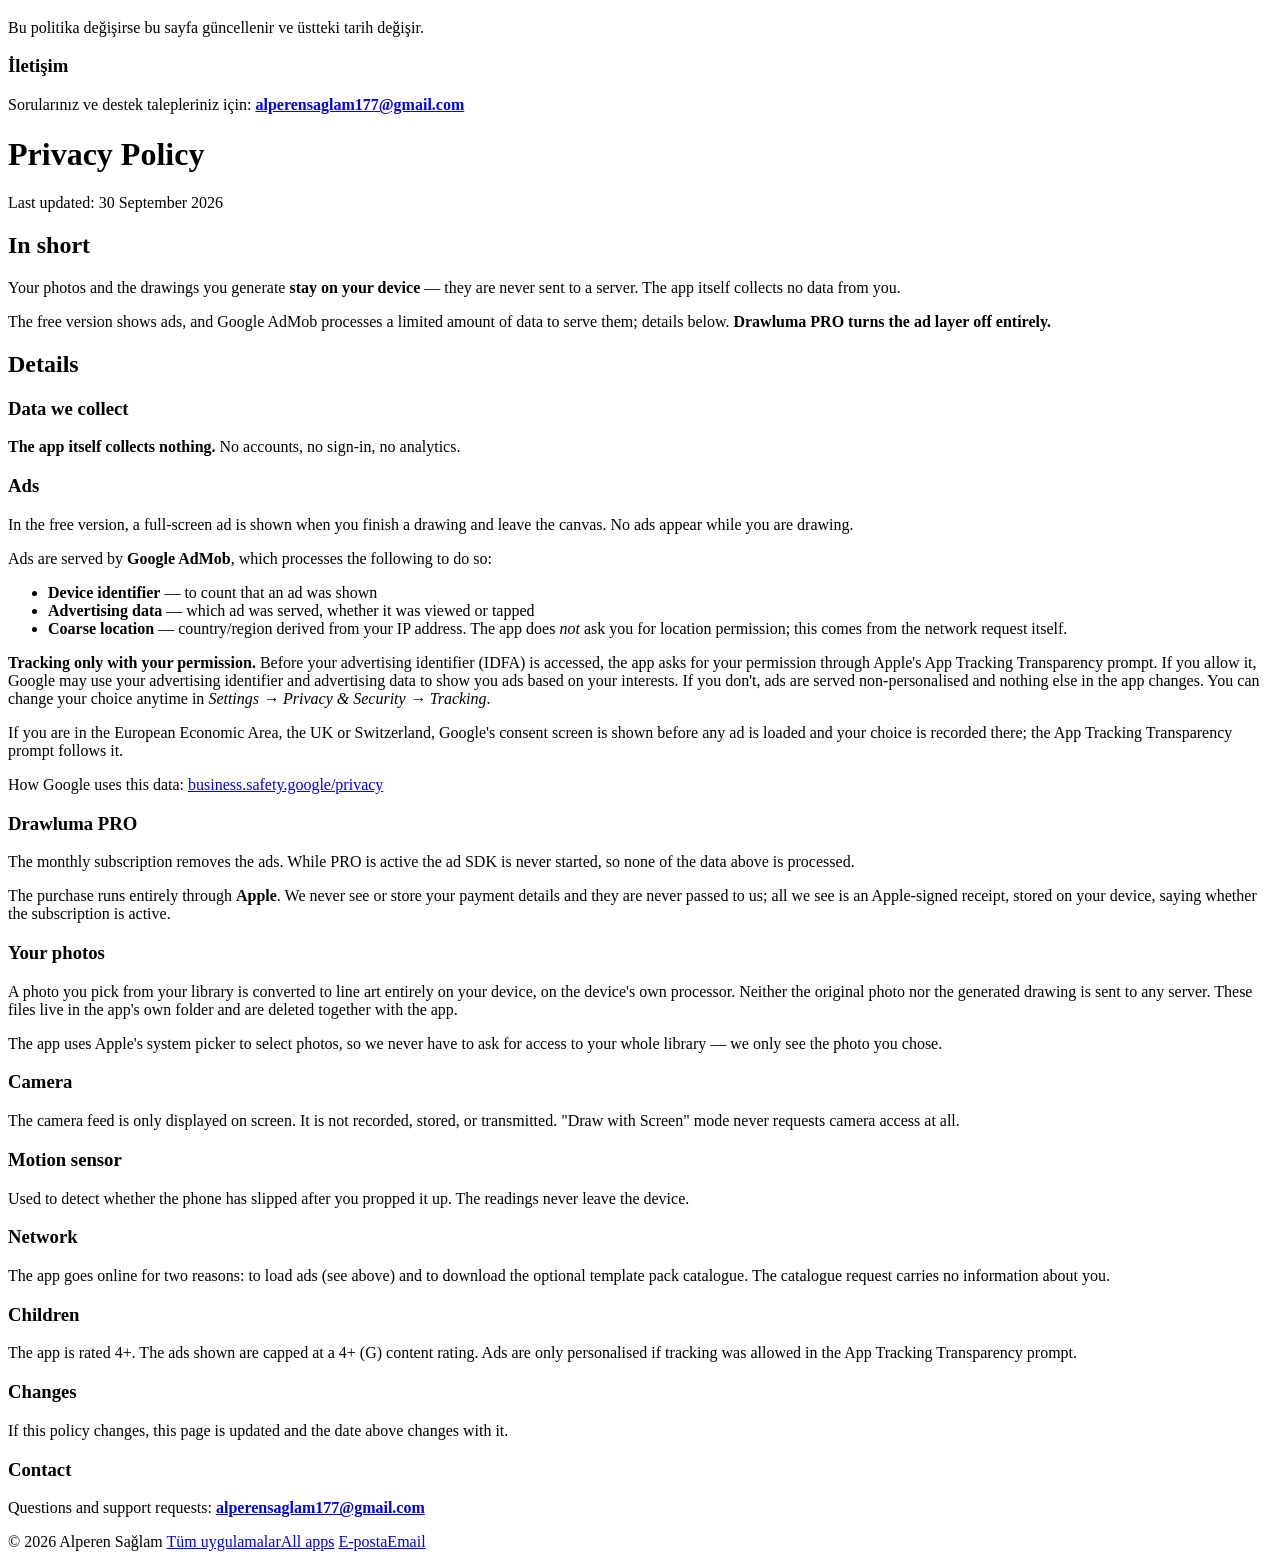
==== commit 928bb0e1: "Ortak tasarım: alperensaglam.github.io ile aynı görünüm Sayfalar uygulamalar sayfasının ortak stilin" ====
--- a/privacy.html
+++ b/privacy.html
@@ -1,24 +1,54 @@
 <!doctype html>
-<html lang="tr">
+<html lang="tr" data-title-tr="Gizlilik Politikası · Drawluma" data-title-en="Privacy Policy · Drawluma">
 <head>
-<meta charset="utf-8">
-<meta name="viewport" content="width=device-width, initial-scale=1">
-<title>Drawluma — Gizlilik Politikası</title>
-<meta name="description" content="Drawluma fotoğraflarınızı ve çizimlerinizi cihazınızda tutar. Reklamlar için Google AdMob sınırlı veri işler; PRO reklamları kaldırır.">
-<link rel="stylesheet" href="style.css">
+  <meta charset="utf-8">
+  <meta name="viewport" content="width=device-width, initial-scale=1, viewport-fit=cover">
+  <title>Gizlilik Politikası · Drawluma</title>
+  <meta name="description" content="Drawluma gizlilik politikası. Drawluma privacy policy: photos stay on your device; ads in the free version, Drawluma PRO turns them off.">
+  <meta name="theme-color" content="#ffffff">
+  <link rel="icon" href="/assets/apps/drawluma-icon.png" type="image/png">
+  <link rel="apple-touch-icon" href="/assets/apps/drawluma-icon.png">
+  <link rel="preload" href="/assets/fonts/mona-sans.woff2" as="font" type="font/woff2" crossorigin>
+  <link rel="stylesheet" href="/assets/site.css">
+  <script src="/assets/site.js"></script>
 </head>
-<body>
-<div class="wrap">
-
-<header>
-  <a class="mark" href="index.html"><span class="dot"></span><h1>Drawluma</h1></a>
-  <p class="tagline">Gizlilik Politikası</p>
-  <p class="meta">Son güncelleme: 30 Eylül 2026</p>
-  <p class="lang-switch"><a href="#english">In English ↓</a> · <a href="index.html">Destek</a></p>
+<body class="app-drawluma">
+<a class="skip" href="#content"><span data-lang="tr">İçeriğe geç</span><span data-lang="en">Skip to content</span></a>
+<header class="bar">
+  <div class="bar-in">
+    <a class="brand" href="/">Alperen Sağlam</a>
+    <span class="crumb-sep" aria-hidden="true"></span>
+    <a class="brand-app" href="/drawluma-site/"><img src="/assets/apps/drawluma-icon.png" alt="" width="28" height="28"><span>Drawluma</span></a>
+    <nav class="nav" aria-label="Menü">
+      <a class="nav-wide" href="/#apps"><span data-lang="tr">Tüm uygulamalar</span><span data-lang="en">All apps</span></a>
+      <div class="lang" role="group" aria-label="Dil / Language">
+        <button type="button" data-set="tr" aria-pressed="true">TR</button>
+        <button type="button" data-set="en" aria-pressed="false">EN</button>
+      </div>
+    </nav>
+  </div>
 </header>
+<div class="tabs-wrap">
+  <div class="app-hero">
+    <div class="app-hero-in">
+      <img class="icon" src="/assets/apps/drawluma-icon.png" alt="" width="88" height="88">
+      <div class="titles">
+        <div class="app-name">Drawluma</div>
+        <p class="tagline"><span data-lang="tr">Kâğıda bakarak çizim asistanı</span><span data-lang="en">A drawing assistant for real paper</span></p>
+      </div>
+      <a class="badge" href="https://apps.apple.com/app/id6806856472"><img src="/assets/badges/app-store-en.svg" alt="App Store'dan indir / Download on the App Store" width="132" height="44"></a>
+    </div>
+  </div>
+  <nav class="tabs" aria-label="Drawluma"><a href="/drawluma-site/"><span data-lang="tr">Nasıl kullanılır</span><span data-lang="en">How to use</span></a><a href="/drawluma-site/privacy.html" aria-current="page"><span data-lang="tr">Gizlilik</span><span data-lang="en">Privacy</span></a></nav>
+</div>
+<main class="doc" id="content">
+<div data-lang="tr" lang="tr">
+<h1>Gizlilik Politikası</h1>
+<p class="updated">Son güncelleme: 30 Eylül 2026</p>
+
 
 <div class="card">
-  <h3>Kısa özet</h3>
+  <h2 class="card-title">Kısa özet</h2>
   <p>Fotoğraflarınız ve ürettiğiniz çizimler <strong>yalnızca cihazınızda kalır</strong> —
   hiçbir sunucuya gönderilmez. Uygulamanın kendisi sizden hiçbir veri toplamaz.</p>
   <p>Ücretsiz sürümde reklam gösteriliyor ve reklamları sunan Google AdMob bunun için
@@ -96,17 +126,14 @@
 <h3>İletişim</h3>
 <p>Sorularınız ve destek talepleriniz için:
 <strong><a href="mailto:alperensaglam177@gmail.com">alperensaglam177@gmail.com</a></strong></p>
-
-<hr class="section">
-
-<header id="english" style="border-bottom:1px solid var(--line)">
-  <h1>Drawluma</h1>
-  <p class="tagline">Privacy Policy</p>
-  <p class="meta">Last updated: 30 September 2026</p>
-</header>
+</div>
+<div data-lang="en" lang="en">
+<h1>Privacy Policy</h1>
+<p class="updated">Last updated: 30 September 2026</p>
+
 
 <div class="card">
-  <h3>In short</h3>
+  <h2 class="card-title">In short</h2>
   <p>Your photos and the drawings you generate <strong>stay on your device</strong> —
   they are never sent to a server. The app itself collects no data from you.</p>
   <p>The free version shows ads, and Google AdMob processes a limited amount of data to
@@ -183,11 +210,13 @@
 <h3>Contact</h3>
 <p>Questions and support requests:
 <strong><a href="mailto:alperensaglam177@gmail.com">alperensaglam177@gmail.com</a></strong></p>
-
-<footer>
-  <p>Drawluma · <a href="index.html">Destek / Support</a></p>
+</div>
+</main>
+<footer class="foot">
+  <span>© 2026 Alperen Sağlam</span>
+  <span class="spacer"></span>
+  <a href="/"><span data-lang="tr">Tüm uygulamalar</span><span data-lang="en">All apps</span></a>
+  <a href="mailto:alperensaglam177@gmail.com"><span data-lang="tr">E-posta</span><span data-lang="en">Email</span></a>
 </footer>
-
-</div>
 </body>
 </html>
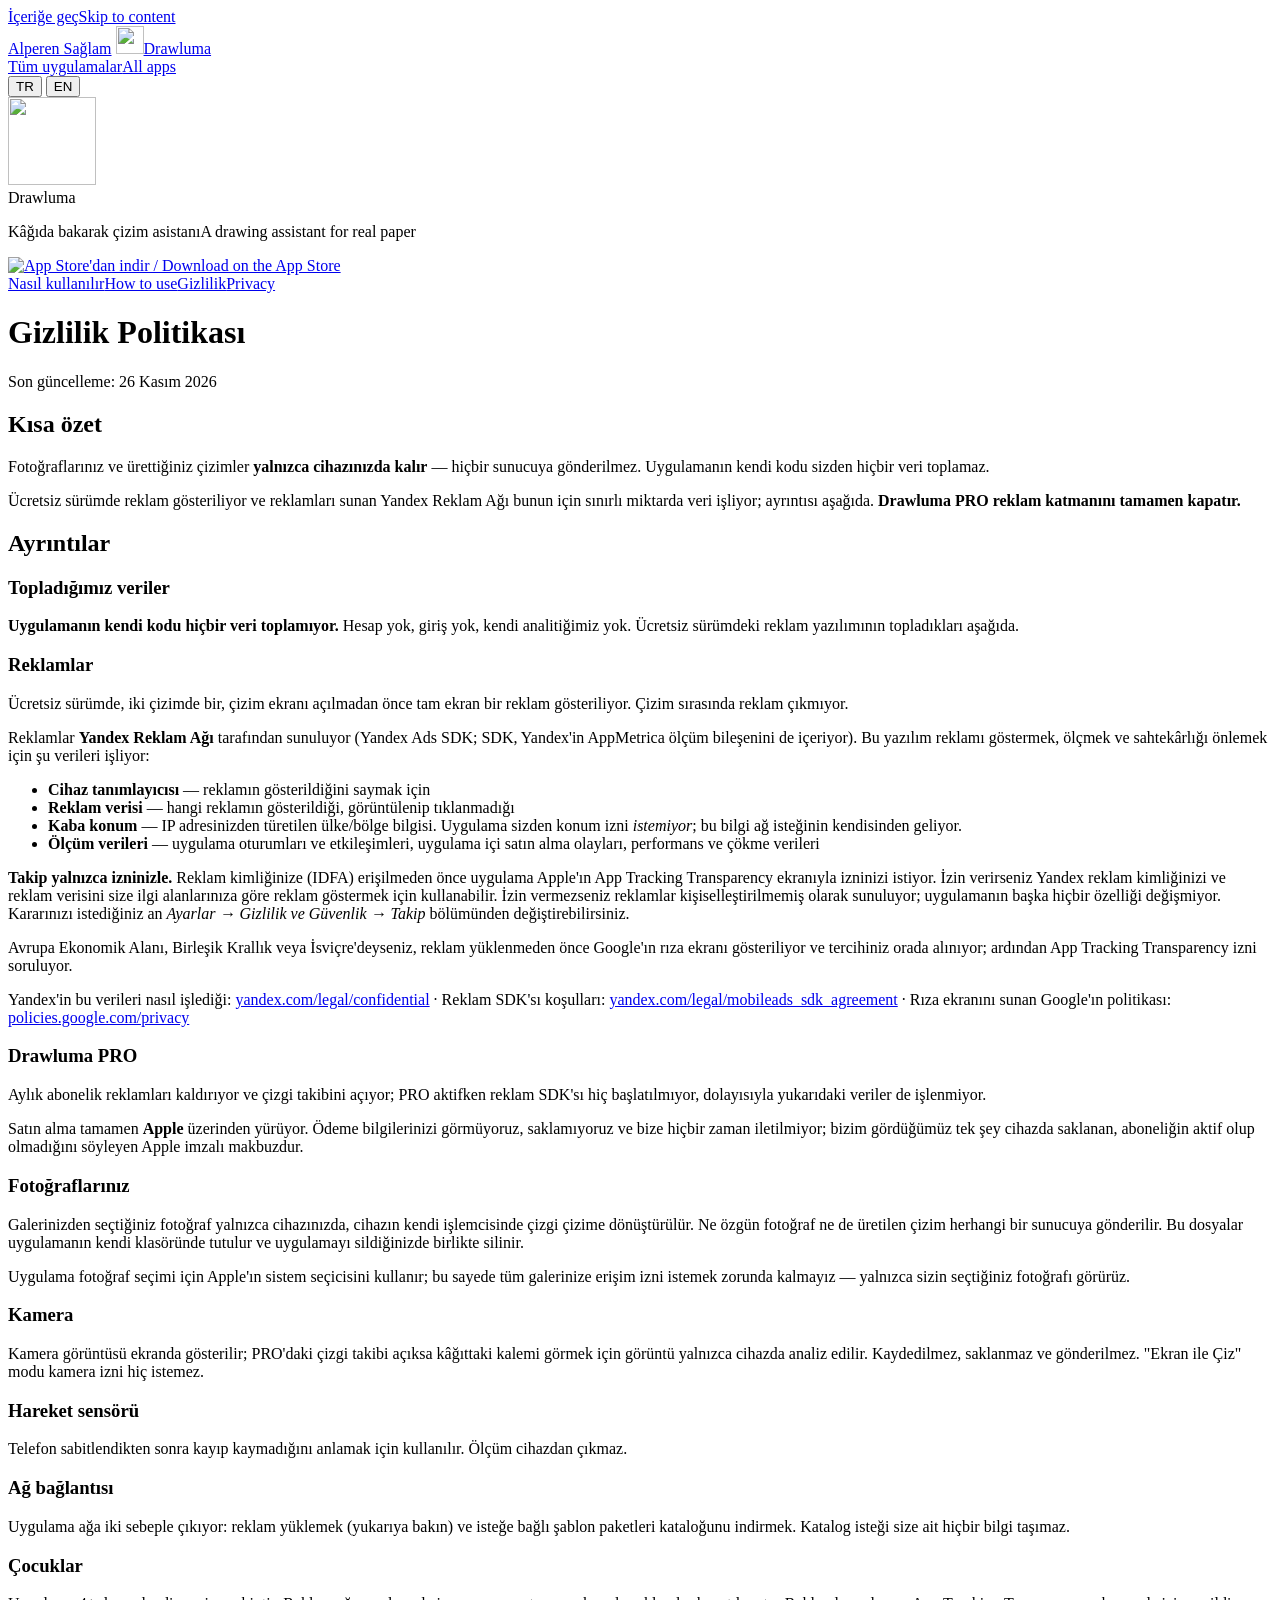
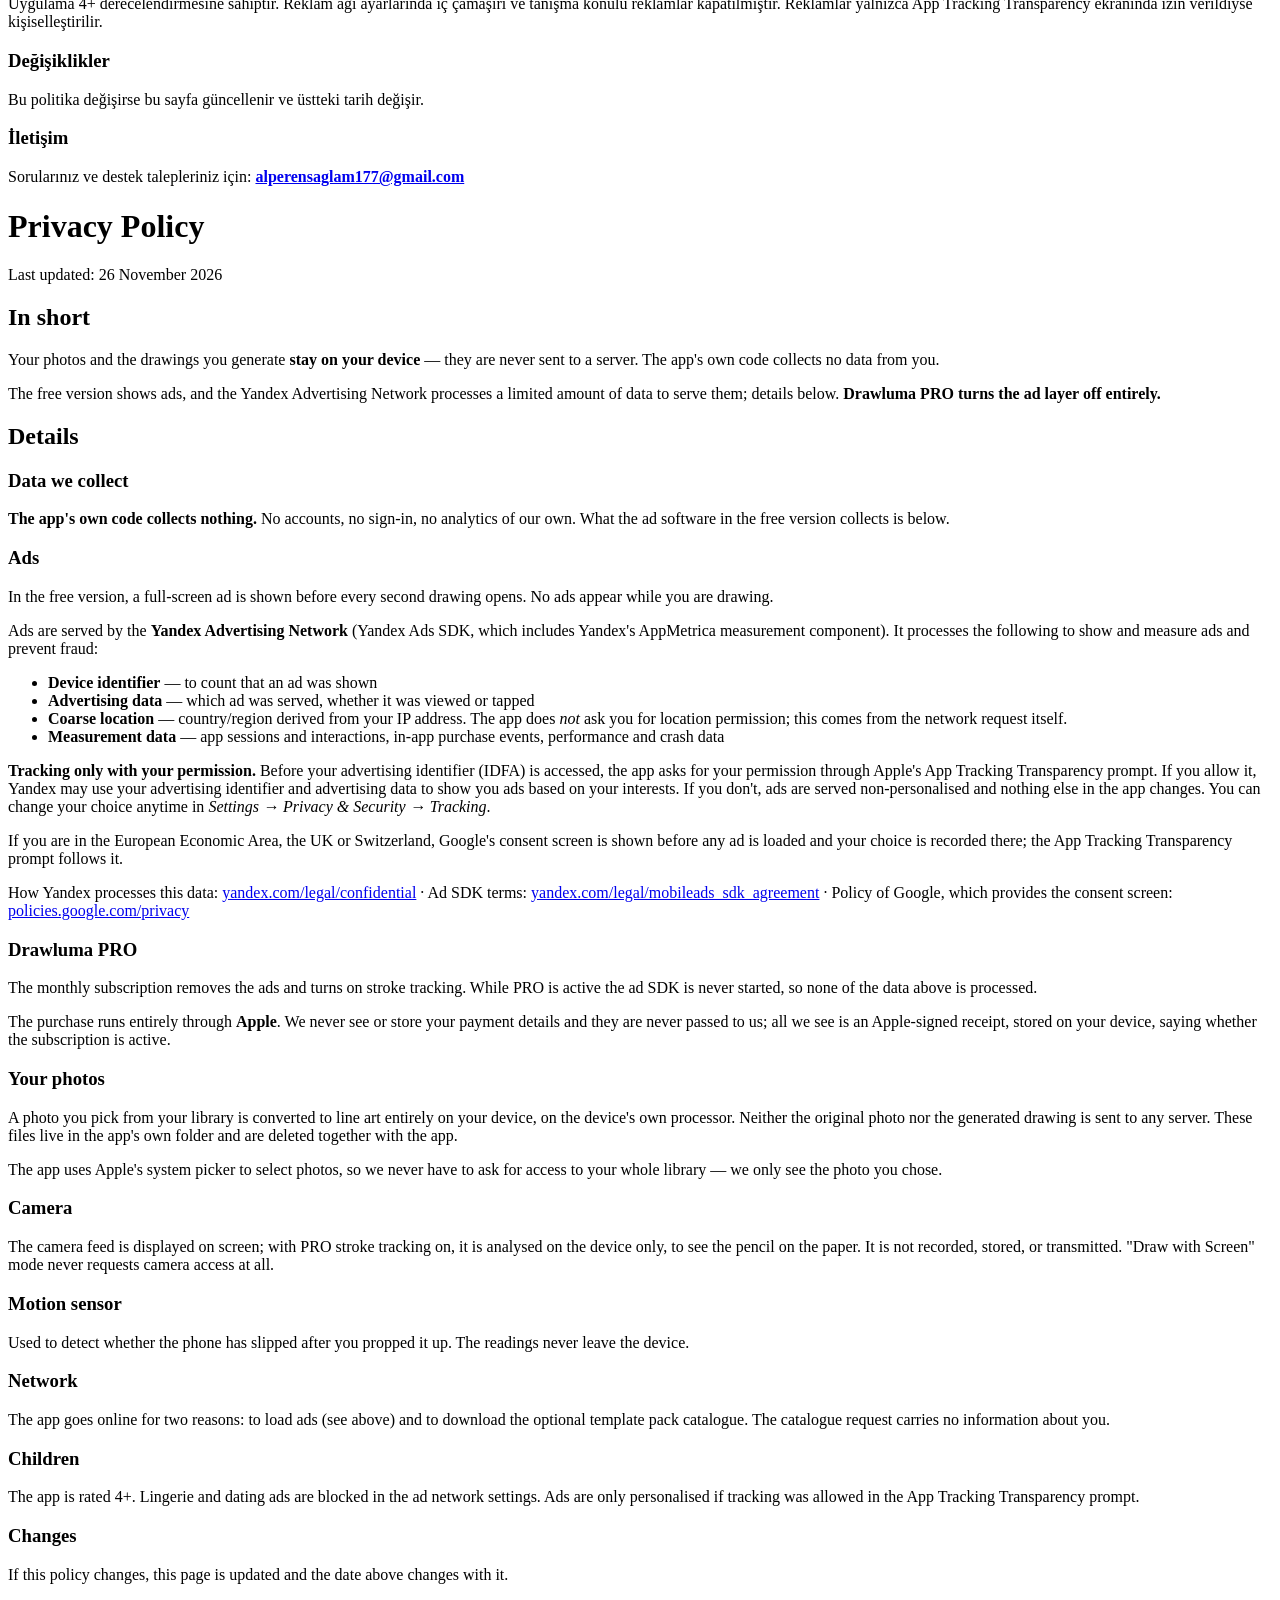
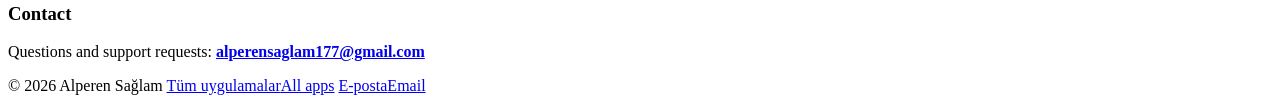
==== commit e2569fb8: "Gizlilik politikası: reklamlar artık Yandex Reklam Ağı'ndan (Yandex Ads SDK + AppMetrica), iç çamaşı" ====
--- a/privacy.html
+++ b/privacy.html
@@ -44,14 +44,14 @@
 <main class="doc" id="content">
 <div data-lang="tr" lang="tr">
 <h1>Gizlilik Politikası</h1>
-<p class="updated">Son güncelleme: 30 Eylül 2026</p>
+<p class="updated">Son güncelleme: 26 Kasım 2026</p>
 
 
 <div class="card">
   <h2 class="card-title">Kısa özet</h2>
   <p>Fotoğraflarınız ve ürettiğiniz çizimler <strong>yalnızca cihazınızda kalır</strong> —
-  hiçbir sunucuya gönderilmez. Uygulamanın kendisi sizden hiçbir veri toplamaz.</p>
-  <p>Ücretsiz sürümde reklam gösteriliyor ve reklamları sunan Google AdMob bunun için
+  hiçbir sunucuya gönderilmez. Uygulamanın kendi kodu sizden hiçbir veri toplamaz.</p>
+  <p>Ücretsiz sürümde reklam gösteriliyor ve reklamları sunan Yandex Reklam Ağı bunun için
   sınırlı miktarda veri işliyor; ayrıntısı aşağıda. <strong>Drawluma PRO reklam
   katmanını tamamen kapatır.</strong></p>
 </div>
@@ -59,14 +59,15 @@
 <h2>Ayrıntılar</h2>
 
 <h3>Topladığımız veriler</h3>
-<p><strong>Uygulamanın kendisi hiçbir veri toplamıyor.</strong> Hesap yok, giriş yok,
-analitik yok.</p>
+<p><strong>Uygulamanın kendi kodu hiçbir veri toplamıyor.</strong> Hesap yok, giriş yok,
+kendi analitiğimiz yok. Ücretsiz sürümdeki reklam yazılımının topladıkları aşağıda.</p>
 
 <h3>Reklamlar</h3>
-<p>Ücretsiz sürümde, bir çizimi bitirip çizim ekranından çıktığınızda tam ekran bir
-reklam gösteriliyor. Çizim sırasında reklam çıkmıyor.</p>
-<p>Reklamlar <strong>Google AdMob</strong> tarafından sunuluyor ve AdMob bunun için şu
-verileri işliyor:</p>
+<p>Ücretsiz sürümde, iki çizimde bir, çizim ekranı açılmadan önce tam ekran bir reklam
+gösteriliyor. Çizim sırasında reklam çıkmıyor.</p>
+<p>Reklamlar <strong>Yandex Reklam Ağı</strong> tarafından sunuluyor (Yandex Ads SDK; SDK,
+Yandex'in AppMetrica ölçüm bileşenini de içeriyor). Bu yazılım reklamı göstermek, ölçmek ve
+sahtekârlığı önlemek için şu verileri işliyor:</p>
 <ul>
   <li><strong>Cihaz tanımlayıcısı</strong> — reklamın gösterildiğini saymak için</li>
   <li><strong>Reklam verisi</strong> — hangi reklamın gösterildiği, görüntülenip
@@ -74,21 +75,27 @@
   <li><strong>Kaba konum</strong> — IP adresinizden türetilen ülke/bölge bilgisi.
       Uygulama sizden konum izni <em>istemiyor</em>; bu bilgi ağ isteğinin kendisinden
       geliyor.</li>
+  <li><strong>Ölçüm verileri</strong> — uygulama oturumları ve etkileşimleri, uygulama içi
+      satın alma olayları, performans ve çökme verileri</li>
 </ul>
 <p><strong>Takip yalnızca izninizle.</strong> Reklam kimliğinize (IDFA) erişilmeden
 önce uygulama Apple'ın App Tracking Transparency ekranıyla izninizi istiyor. İzin
-verirseniz Google reklam kimliğinizi ve reklam verisini size ilgi alanlarınıza göre
+verirseniz Yandex reklam kimliğinizi ve reklam verisini size ilgi alanlarınıza göre
 reklam göstermek için kullanabilir. İzin vermezseniz reklamlar kişiselleştirilmemiş
 olarak sunuluyor; uygulamanın başka hiçbir özelliği değişmiyor. Kararınızı istediğiniz
 an <em>Ayarlar → Gizlilik ve Güvenlik → Takip</em> bölümünden değiştirebilirsiniz.</p>
 <p>Avrupa Ekonomik Alanı, Birleşik Krallık veya İsviçre'deyseniz, reklam yüklenmeden
 önce Google'ın rıza ekranı gösteriliyor ve tercihiniz orada alınıyor; ardından
 App Tracking Transparency izni soruluyor.</p>
-<p>Google'ın bu verileri nasıl kullandığı:
-<a href="https://business.safety.google/privacy/">business.safety.google/privacy</a></p>
+<p>Yandex'in bu verileri nasıl işlediği:
+<a href="https://yandex.com/legal/confidential/">yandex.com/legal/confidential</a> ·
+Reklam SDK'sı koşulları:
+<a href="https://yandex.com/legal/mobileads_sdk_agreement/">yandex.com/legal/mobileads_sdk_agreement</a> ·
+Rıza ekranını sunan Google'ın politikası:
+<a href="https://policies.google.com/privacy">policies.google.com/privacy</a></p>
 
 <h3>Drawluma PRO</h3>
-<p>Aylık abonelik reklamları kaldırıyor; PRO aktifken reklam SDK'sı hiç başlatılmıyor,
+<p>Aylık abonelik reklamları kaldırıyor ve çizgi takibini açıyor; PRO aktifken reklam SDK'sı hiç başlatılmıyor,
 dolayısıyla yukarıdaki veriler de işlenmiyor.</p>
 <p>Satın alma tamamen <strong>Apple</strong> üzerinden yürüyor. Ödeme bilgilerinizi
 görmüyoruz, saklamıyoruz ve bize hiçbir zaman iletilmiyor; bizim gördüğümüz tek şey
@@ -104,7 +111,8 @@
 görürüz.</p>
 
 <h3>Kamera</h3>
-<p>Kamera görüntüsü yalnızca ekranda gösterilir. Kaydedilmez, saklanmaz ve gönderilmez.
+<p>Kamera görüntüsü ekranda gösterilir; PRO'daki çizgi takibi açıksa kâğıttaki kalemi
+görmek için görüntü yalnızca cihazda analiz edilir. Kaydedilmez, saklanmaz ve gönderilmez.
 "Ekran ile Çiz" modu kamera izni hiç istemez.</p>
 
 <h3>Hareket sensörü</h3>
@@ -116,8 +124,8 @@
 şablon paketleri kataloğunu indirmek. Katalog isteği size ait hiçbir bilgi taşımaz.</p>
 
 <h3>Çocuklar</h3>
-<p>Uygulama 4+ derecelendirmesine sahiptir. Gösterilen reklamların içerik
-derecelendirmesi de 4+ (G) ile sınırlandırılmıştır. Reklamlar yalnızca App Tracking
+<p>Uygulama 4+ derecelendirmesine sahiptir. Reklam ağı ayarlarında iç çamaşırı ve
+tanışma konulu reklamlar kapatılmıştır. Reklamlar yalnızca App Tracking
 Transparency ekranında izin verildiyse kişiselleştirilir.</p>
 
 <h3>Değişiklikler</h3>
@@ -129,29 +137,30 @@
 </div>
 <div data-lang="en" lang="en">
 <h1>Privacy Policy</h1>
-<p class="updated">Last updated: 30 September 2026</p>
+<p class="updated">Last updated: 26 November 2026</p>
 
 
 <div class="card">
   <h2 class="card-title">In short</h2>
   <p>Your photos and the drawings you generate <strong>stay on your device</strong> —
-  they are never sent to a server. The app itself collects no data from you.</p>
-  <p>The free version shows ads, and Google AdMob processes a limited amount of data to
-  serve them; details below. <strong>Drawluma PRO turns the ad layer off
+  they are never sent to a server. The app's own code collects no data from you.</p>
+  <p>The free version shows ads, and the Yandex Advertising Network processes a limited
+  amount of data to serve them; details below. <strong>Drawluma PRO turns the ad layer off
   entirely.</strong></p>
 </div>
 
 <h2>Details</h2>
 
 <h3>Data we collect</h3>
-<p><strong>The app itself collects nothing.</strong> No accounts, no sign-in, no
-analytics.</p>
+<p><strong>The app's own code collects nothing.</strong> No accounts, no sign-in, no
+analytics of our own. What the ad software in the free version collects is below.</p>
 
 <h3>Ads</h3>
-<p>In the free version, a full-screen ad is shown when you finish a drawing and leave
-the canvas. No ads appear while you are drawing.</p>
-<p>Ads are served by <strong>Google AdMob</strong>, which processes the following to do
-so:</p>
+<p>In the free version, a full-screen ad is shown before every second drawing opens. No
+ads appear while you are drawing.</p>
+<p>Ads are served by the <strong>Yandex Advertising Network</strong> (Yandex Ads SDK, which
+includes Yandex's AppMetrica measurement component). It processes the following to show
+and measure ads and prevent fraud:</p>
 <ul>
   <li><strong>Device identifier</strong> — to count that an ad was shown</li>
   <li><strong>Advertising data</strong> — which ad was served, whether it was viewed
@@ -159,21 +168,27 @@
   <li><strong>Coarse location</strong> — country/region derived from your IP address.
       The app does <em>not</em> ask you for location permission; this comes from the
       network request itself.</li>
+  <li><strong>Measurement data</strong> — app sessions and interactions, in-app purchase
+      events, performance and crash data</li>
 </ul>
 <p><strong>Tracking only with your permission.</strong> Before your advertising
 identifier (IDFA) is accessed, the app asks for your permission through Apple's App
-Tracking Transparency prompt. If you allow it, Google may use your advertising
+Tracking Transparency prompt. If you allow it, Yandex may use your advertising
 identifier and advertising data to show you ads based on your interests. If you don't,
 ads are served non-personalised and nothing else in the app changes. You can change
 your choice anytime in <em>Settings → Privacy &amp; Security → Tracking</em>.</p>
 <p>If you are in the European Economic Area, the UK or Switzerland, Google's consent
 screen is shown before any ad is loaded and your choice is recorded there; the App
 Tracking Transparency prompt follows it.</p>
-<p>How Google uses this data:
-<a href="https://business.safety.google/privacy/">business.safety.google/privacy</a></p>
+<p>How Yandex processes this data:
+<a href="https://yandex.com/legal/confidential/">yandex.com/legal/confidential</a> ·
+Ad SDK terms:
+<a href="https://yandex.com/legal/mobileads_sdk_agreement/">yandex.com/legal/mobileads_sdk_agreement</a> ·
+Policy of Google, which provides the consent screen:
+<a href="https://policies.google.com/privacy">policies.google.com/privacy</a></p>
 
 <h3>Drawluma PRO</h3>
-<p>The monthly subscription removes the ads. While PRO is active the ad SDK is never
+<p>The monthly subscription removes the ads and turns on stroke tracking. While PRO is active the ad SDK is never
 started, so none of the data above is processed.</p>
 <p>The purchase runs entirely through <strong>Apple</strong>. We never see or store your
 payment details and they are never passed to us; all we see is an Apple-signed receipt,
@@ -188,7 +203,8 @@
 access to your whole library — we only see the photo you chose.</p>
 
 <h3>Camera</h3>
-<p>The camera feed is only displayed on screen. It is not recorded, stored, or
+<p>The camera feed is displayed on screen; with PRO stroke tracking on, it is analysed on
+the device only, to see the pencil on the paper. It is not recorded, stored, or
 transmitted. "Draw with Screen" mode never requests camera access at all.</p>
 
 <h3>Motion sensor</h3>
@@ -201,7 +217,8 @@
 you.</p>
 
 <h3>Children</h3>
-<p>The app is rated 4+. The ads shown are capped at a 4+ (G) content rating. Ads are
+<p>The app is rated 4+. Lingerie and dating ads are blocked in the ad network
+settings. Ads are
 only personalised if tracking was allowed in the App Tracking Transparency prompt.</p>
 
 <h3>Changes</h3>
